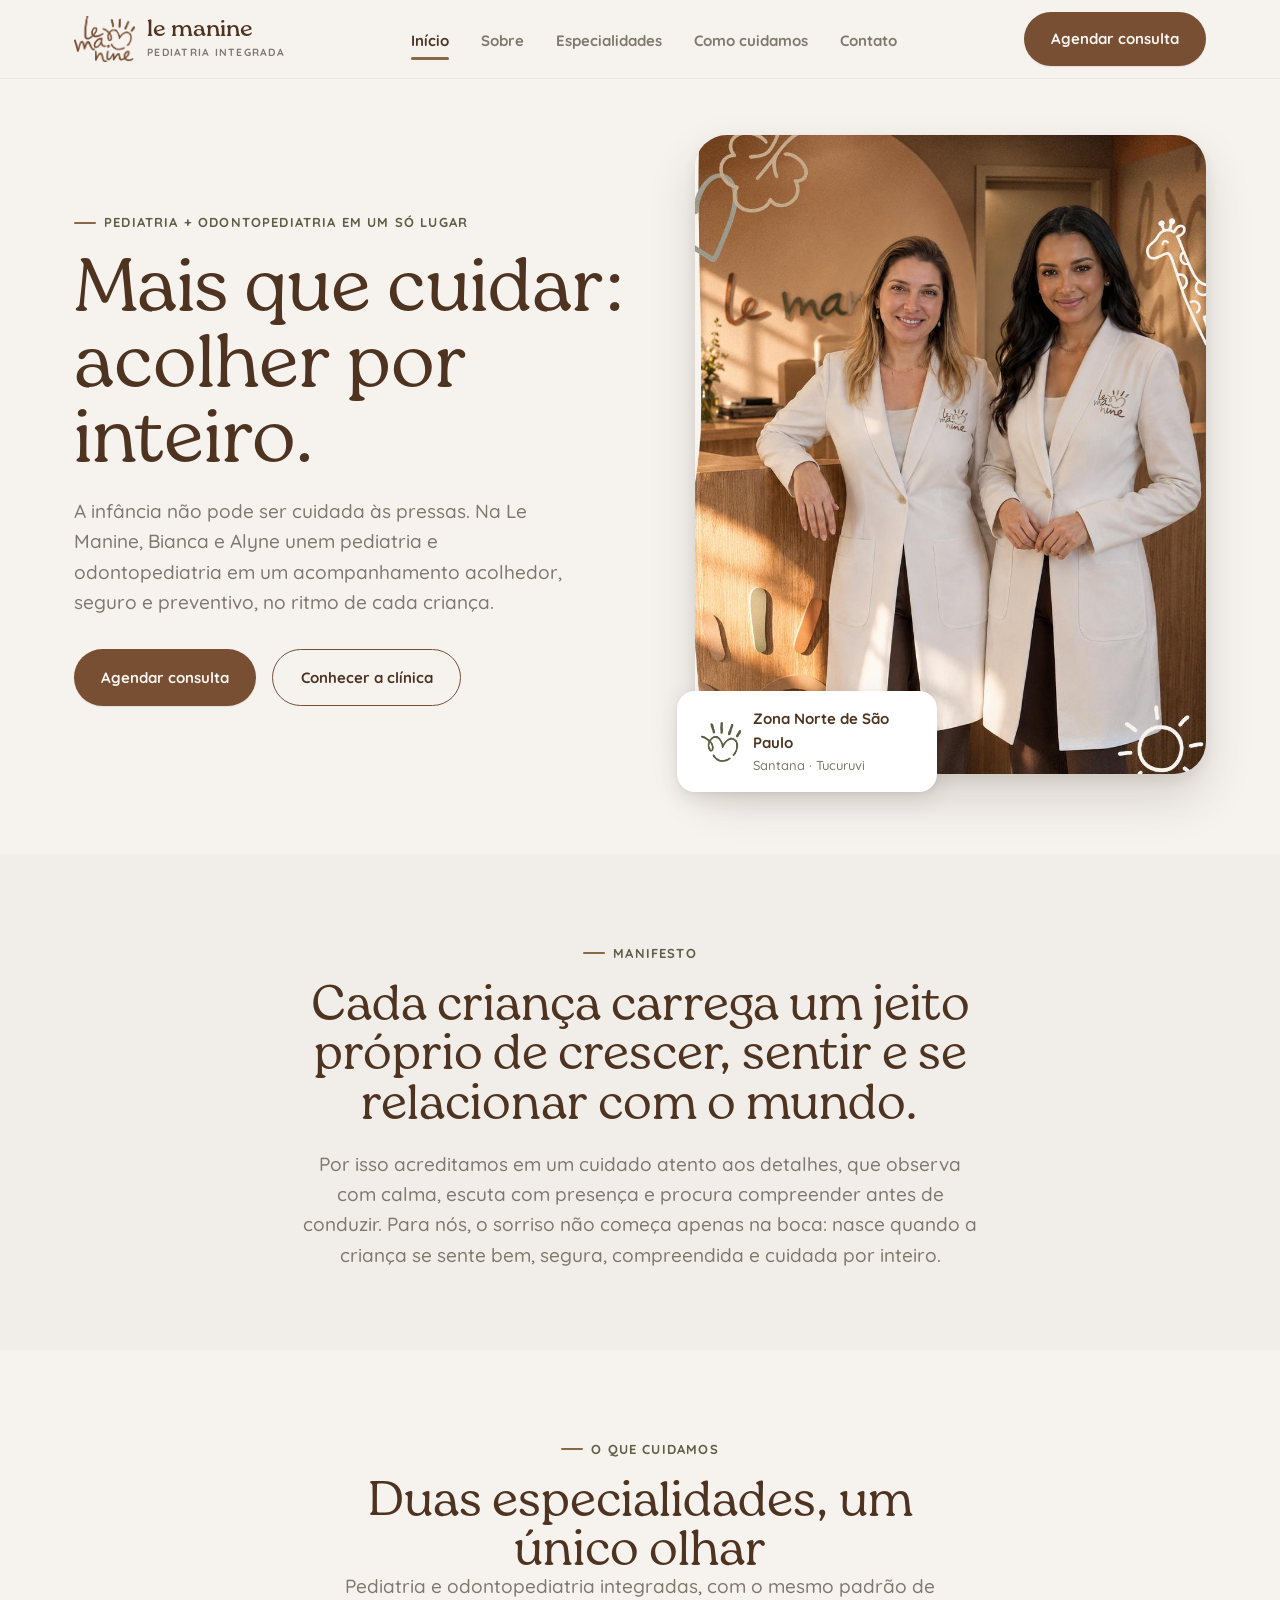
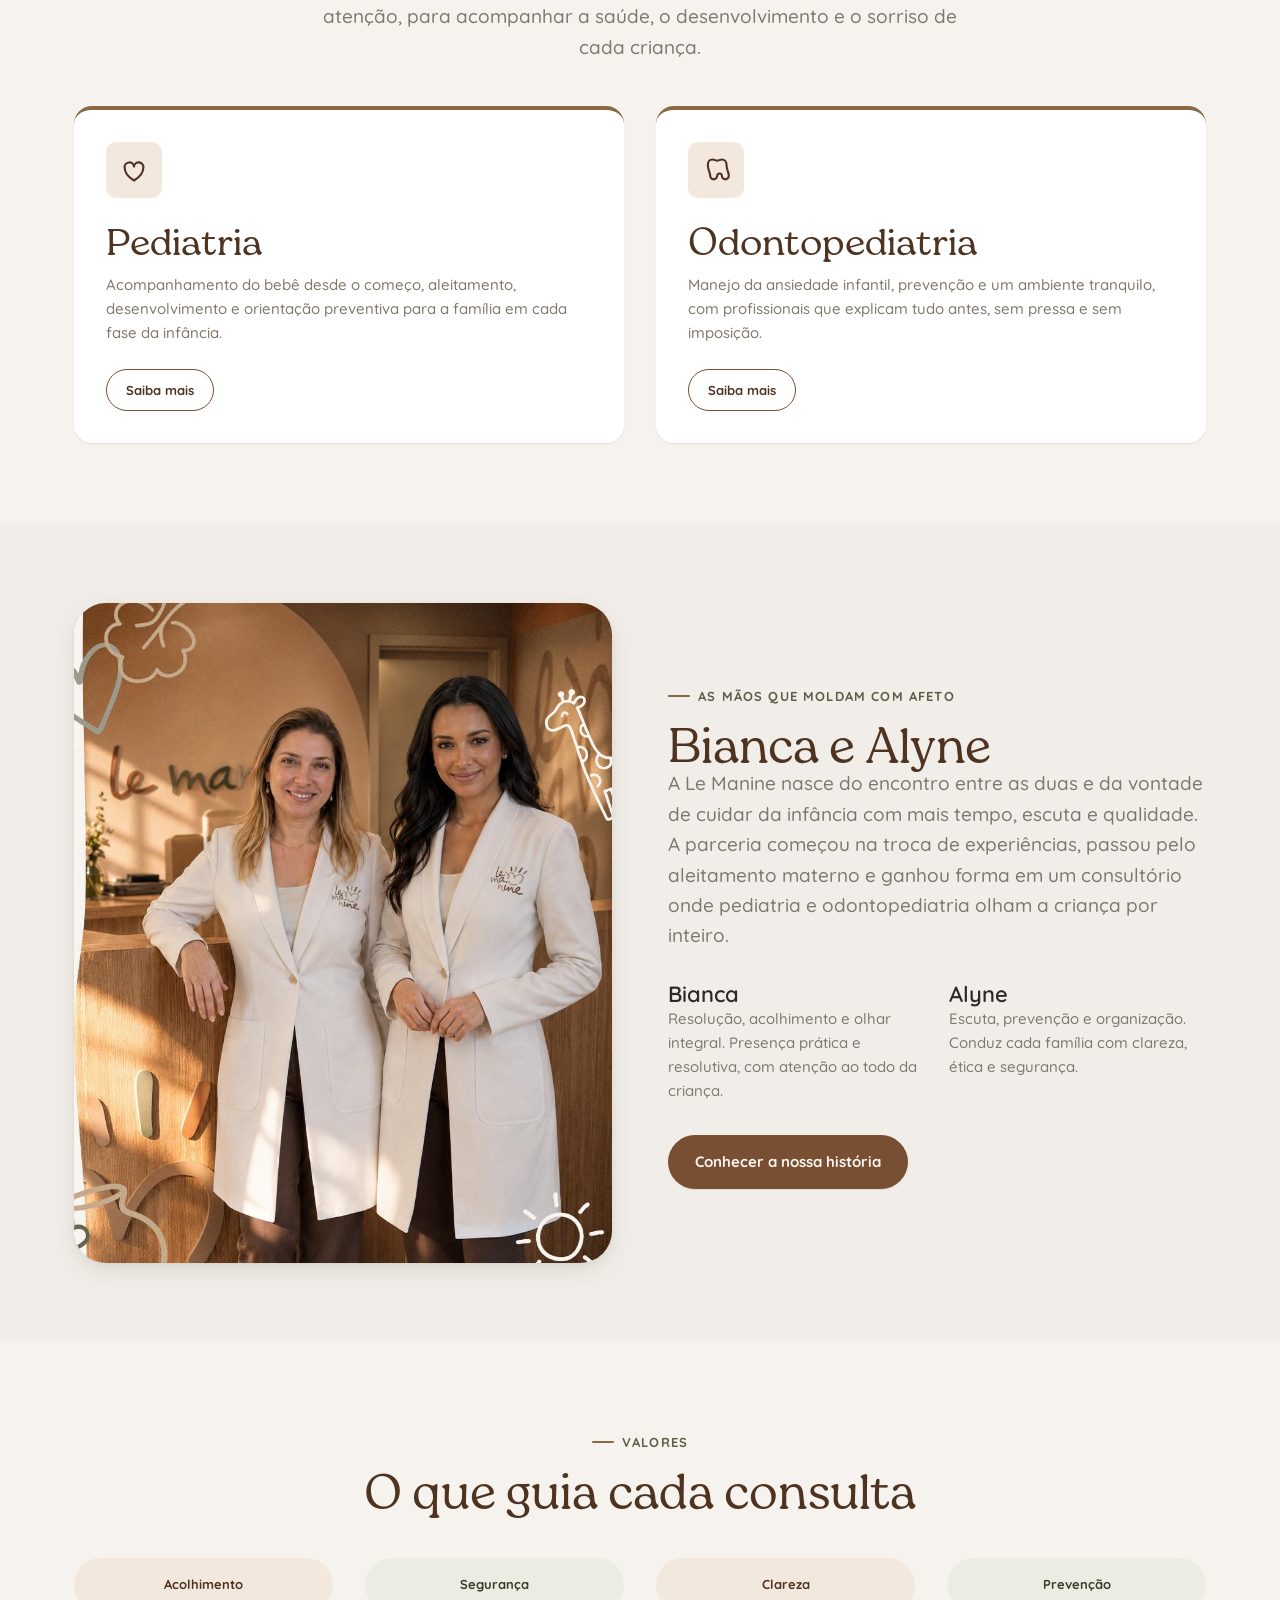
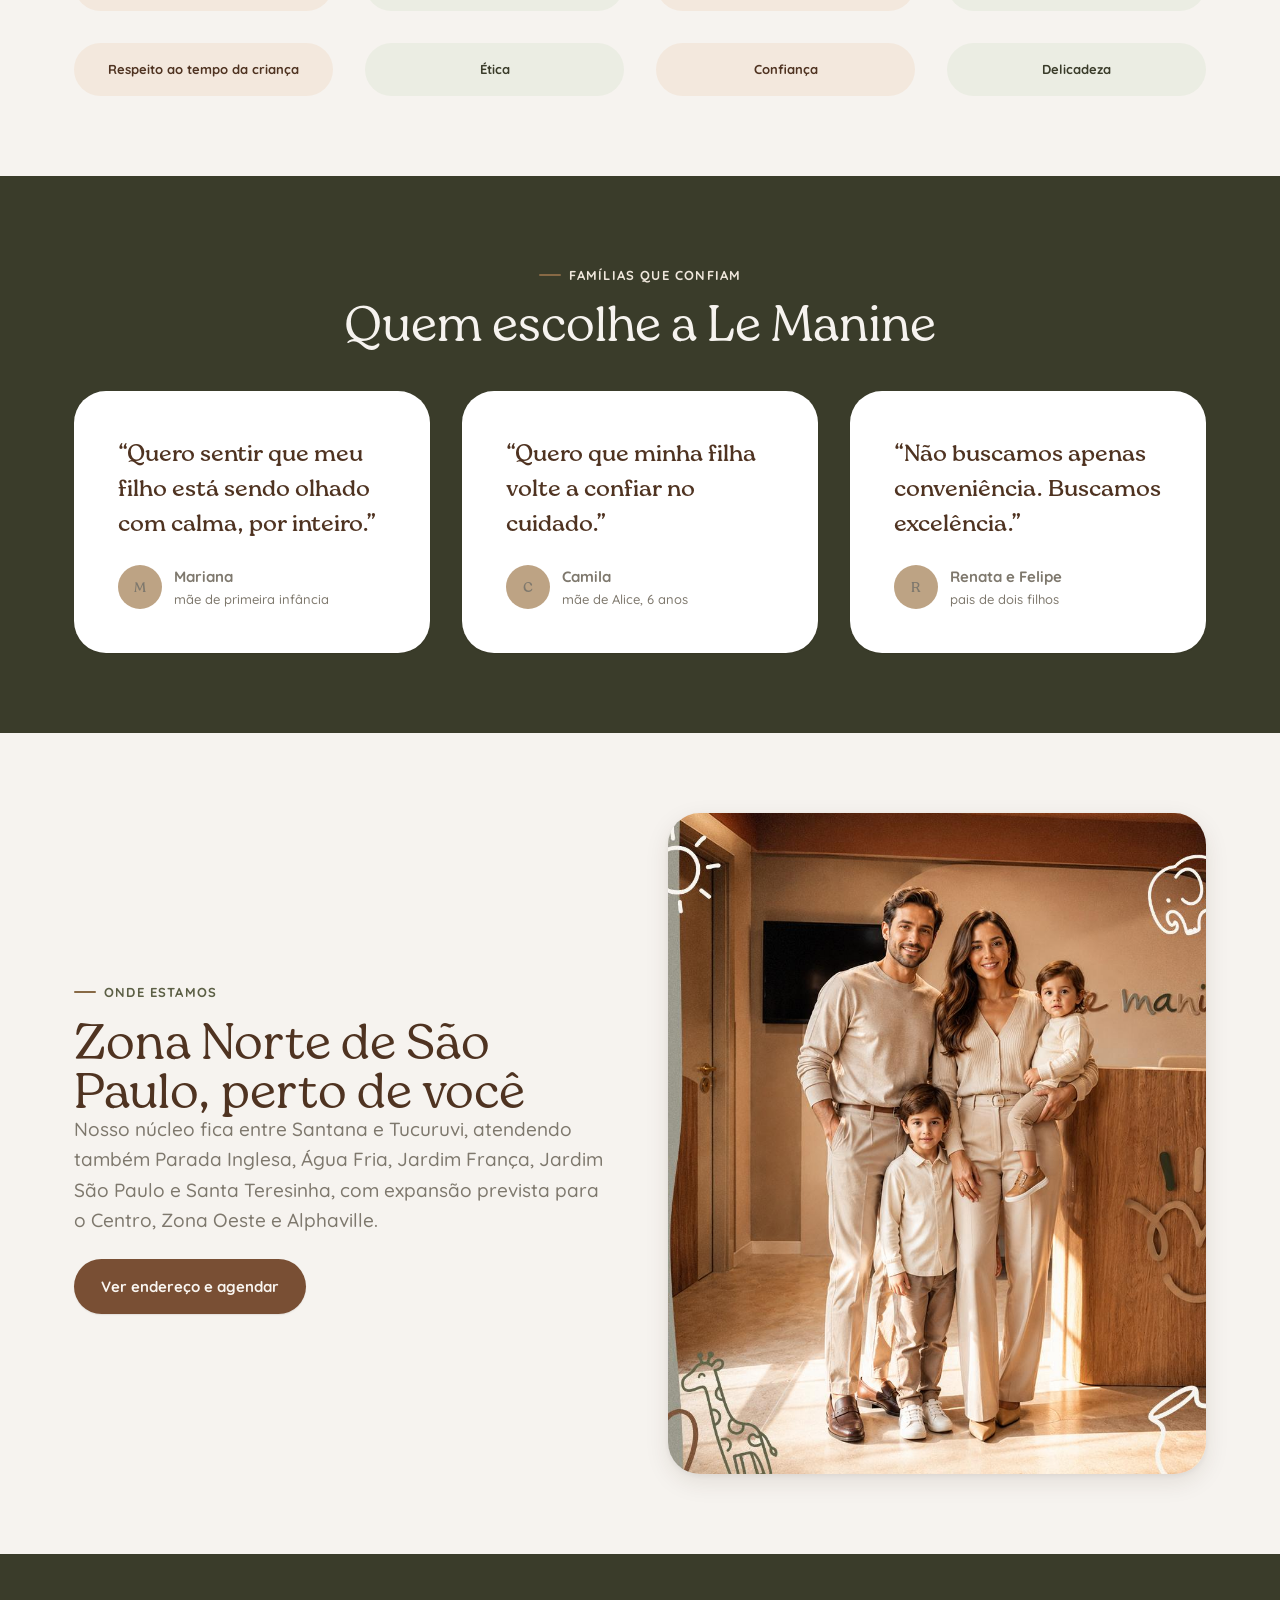
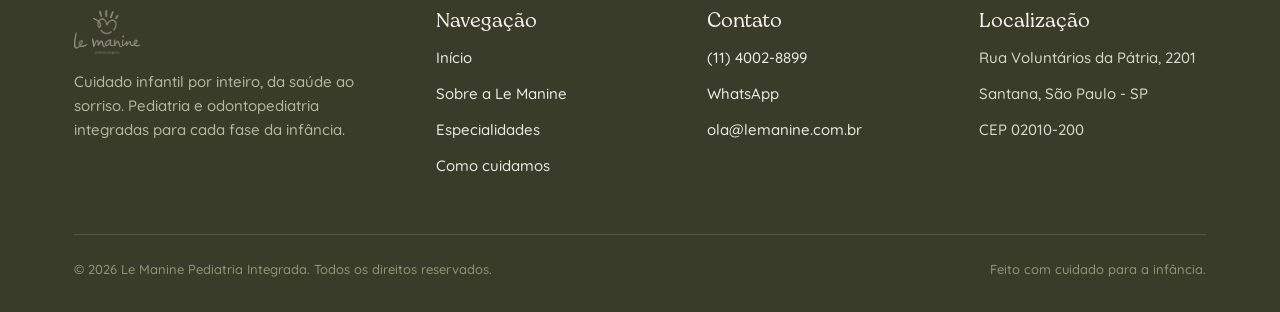
==== index.html @ 0e505fb8 "Site institucional Le Manine (pediatria integrada) Site multipágina responsivo baseado no brandbook " ====
<!DOCTYPE html>
<html lang="pt-BR">
<head>
<meta charset="UTF-8">
<meta name="viewport" content="width=device-width, initial-scale=1.0">
<title>Le Manine | Pediatria Integrada na Zona Norte de São Paulo</title>
<meta name="description" content="Le Manine une pediatria e odontopediatria em um cuidado acolhedor, seguro e preventivo. Conheça a clínica de Bianca e Alyne em Santana, São Paulo.">
<link rel="icon" href="assets/img/logo-mark-green.png">
<link rel="preconnect" href="https://fonts.googleapis.com">
<link href="https://fonts.googleapis.com/css2?family=Quicksand:wght@500;600;700&display=swap" rel="stylesheet">
<link rel="stylesheet" href="assets/css/style.css">
</head>
<body>

<header class="site-header">
  <div class="container">
    <a href="index.html" class="brand">
      <img src="assets/img/logo-mark-brown.png" alt="Símbolo Le Manine">
      <span>
        <span class="brand-name">le manine</span>
        <span class="brand-tag">Pediatria integrada</span>
      </span>
    </a>
    <nav class="main-nav">
      <ul>
        <li><a href="index.html" class="active">Início</a></li>
        <li><a href="sobre.html">Sobre</a></li>
        <li><a href="especialidades.html">Especialidades</a></li>
        <li><a href="jornada.html">Como cuidamos</a></li>
        <li><a href="contato.html">Contato</a></li>
      </ul>
    </nav>
    <div class="header-actions">
      <a href="contato.html" class="btn btn-primary">Agendar consulta</a>
    </div>
    <button class="nav-toggle" aria-label="Abrir menu"><span></span><span></span><span></span></button>
  </div>
</header>

<main>

  <!-- HERO -->
  <section class="hero">
    <div class="container">
      <div class="hero-copy reveal">
        <p class="eyebrow">Pediatria + Odontopediatria em um só lugar</p>
        <h1>Mais que cuidar: acolher por inteiro.</h1>
        <p class="lead">A infância não pode ser cuidada às pressas. Na Le Manine, Bianca e Alyne unem pediatria e odontopediatria em um acompanhamento acolhedor, seguro e preventivo, no ritmo de cada criança.</p>
        <div class="hero-actions">
          <a href="contato.html" class="btn btn-primary">Agendar consulta</a>
          <a href="sobre.html" class="btn btn-ghost">Conhecer a clínica</a>
        </div>
      </div>
      <div class="hero-media reveal">
        <div class="frame">
          <img src="assets/img/team-bianca-alyne.jpg" alt="Bianca e Alyne, fundadoras da Le Manine, na recepção da clínica">
        </div>
        <div class="hero-badge">
          <img src="assets/img/logo-mark-green.png" alt="">
          <span><strong>Zona Norte de São Paulo</strong><span>Santana &middot; Tucuruvi</span></span>
        </div>
      </div>
    </div>
  </section>

  <!-- MANIFESTO -->
  <section class="bg-alt">
    <div class="container text-center" style="max-width:820px; margin-inline:auto;">
      <p class="eyebrow" style="justify-content:center;">Manifesto</p>
      <h2 class="reveal">Cada criança carrega um jeito próprio de crescer, sentir e se relacionar com o mundo.</h2>
      <p class="lead reveal" style="margin-inline:auto; margin-top: var(--sp-5);">Por isso acreditamos em um cuidado atento aos detalhes, que observa com calma, escuta com presença e procura compreender antes de conduzir. Para nós, o sorriso não começa apenas na boca: nasce quando a criança se sente bem, segura, compreendida e cuidada por inteiro.</p>
    </div>
  </section>

  <!-- ESPECIALIDADES -->
  <section>
    <div class="container">
      <div class="section-head center">
        <p class="eyebrow" style="justify-content:center;">O que cuidamos</p>
        <h2>Duas especialidades, um único olhar</h2>
        <p class="lead" style="margin-inline:auto;">Pediatria e odontopediatria integradas, com o mesmo padrão de atenção, para acompanhar a saúde, o desenvolvimento e o sorriso de cada criança.</p>
      </div>
      <div class="grid grid-2">
        <div class="card card-accent reveal">
          <div class="icon-wrap">
            <svg viewBox="0 0 24 24" fill="none" stroke-width="1.8" stroke-linecap="round" stroke-linejoin="round"><path d="M12 21c-4-2.5-8-6-8-11a4 4 0 0 1 8-1 4 4 0 0 1 8 1c0 5-4 8.5-8 11Z"/></svg>
          </div>
          <h3>Pediatria</h3>
          <p>Acompanhamento do bebê desde o começo, aleitamento, desenvolvimento e orientação preventiva para a família em cada fase da infância.</p>
          <a href="especialidades.html#pediatria" class="btn btn-ghost btn-sm" style="margin-top: var(--sp-5);">Saiba mais</a>
        </div>
        <div class="card card-accent reveal">
          <div class="icon-wrap">
            <svg viewBox="0 0 24 24" fill="none" stroke-width="1.8" stroke-linecap="round" stroke-linejoin="round"><path d="M9 3c-2.5 0-4 2-4 4.5C5 12 7 14 7 17a3 3 0 0 0 6 0c0-1.2.8-2 2-2s2 .8 2 2a3 3 0 0 0 6 0c0-3-2-5-2-9.5C21 5 19.5 3 17 3c-1.7 0-2.6 1-4 1s-2.3-1-4-1Z"/></svg>
          </div>
          <h3>Odontopediatria</h3>
          <p>Manejo da ansiedade infantil, prevenção e um ambiente tranquilo, com profissionais que explicam tudo antes, sem pressa e sem imposição.</p>
          <a href="especialidades.html#odontopediatria" class="btn btn-ghost btn-sm" style="margin-top: var(--sp-5);">Saiba mais</a>
        </div>
      </div>
    </div>
  </section>

  <!-- BIANCA & ALYNE -->
  <section class="bg-alt">
    <div class="container split">
      <div class="split-media reveal">
        <img src="assets/img/team-bianca-alyne.jpg" alt="Bianca e Alyne na Le Manine">
      </div>
      <div class="reveal">
        <p class="eyebrow">As mãos que moldam com afeto</p>
        <h2>Bianca e Alyne</h2>
        <p class="lead">A Le Manine nasce do encontro entre as duas e da vontade de cuidar da infância com mais tempo, escuta e qualidade. A parceria começou na troca de experiências, passou pelo aleitamento materno e ganhou forma em um consultório onde pediatria e odontopediatria olham a criança por inteiro.</p>
        <div class="grid grid-2" style="margin-top: var(--sp-6); gap: var(--sp-5);">
          <div>
            <h4>Bianca</h4>
            <p class="muted" style="font-size: var(--fs-sm);">Resolução, acolhimento e olhar integral. Presença prática e resolutiva, com atenção ao todo da criança.</p>
          </div>
          <div>
            <h4>Alyne</h4>
            <p class="muted" style="font-size: var(--fs-sm);">Escuta, prevenção e organização. Conduz cada família com clareza, ética e segurança.</p>
          </div>
        </div>
        <a href="sobre.html" class="btn btn-primary" style="margin-top: var(--sp-6);">Conhecer a nossa história</a>
      </div>
    </div>
  </section>

  <!-- VALORES -->
  <section>
    <div class="container">
      <div class="section-head center">
        <p class="eyebrow" style="justify-content:center;">Valores</p>
        <h2>O que guia cada consulta</h2>
      </div>
      <div class="grid grid-4">
        <div class="chip" style="justify-content:center; padding: var(--sp-4);">Acolhimento</div>
        <div class="chip chip-soft" style="justify-content:center; padding: var(--sp-4);">Segurança</div>
        <div class="chip" style="justify-content:center; padding: var(--sp-4);">Clareza</div>
        <div class="chip chip-soft" style="justify-content:center; padding: var(--sp-4);">Prevenção</div>
        <div class="chip" style="justify-content:center; padding: var(--sp-4);">Respeito ao tempo da criança</div>
        <div class="chip chip-soft" style="justify-content:center; padding: var(--sp-4);">Ética</div>
        <div class="chip" style="justify-content:center; padding: var(--sp-4);">Confiança</div>
        <div class="chip chip-soft" style="justify-content:center; padding: var(--sp-4);">Delicadeza</div>
      </div>
    </div>
  </section>

  <!-- DEPOIMENTOS -->
  <section class="bg-secondary">
    <div class="container">
      <div class="section-head center">
        <p class="eyebrow" style="justify-content:center; color:hsl(var(--sand-100));">Famílias que confiam</p>
        <h2>Quem escolhe a Le Manine</h2>
      </div>
      <div class="grid grid-3">
        <div class="testimonial reveal">
          <blockquote>&ldquo;Quero sentir que meu filho está sendo olhado com calma, por inteiro.&rdquo;</blockquote>
          <div class="who">
            <span class="avatar-dot">M</span>
            <span><strong>Mariana</strong><span>mãe de primeira infância</span></span>
          </div>
        </div>
        <div class="testimonial reveal">
          <blockquote>&ldquo;Quero que minha filha volte a confiar no cuidado.&rdquo;</blockquote>
          <div class="who">
            <span class="avatar-dot">C</span>
            <span><strong>Camila</strong><span>mãe de Alice, 6 anos</span></span>
          </div>
        </div>
        <div class="testimonial reveal">
          <blockquote>&ldquo;Não buscamos apenas conveniência. Buscamos excelência.&rdquo;</blockquote>
          <div class="who">
            <span class="avatar-dot">R</span>
            <span><strong>Renata e Felipe</strong><span>pais de dois filhos</span></span>
          </div>
        </div>
      </div>
    </div>
  </section>

  <!-- LOCALIZAÇÃO / CTA -->
  <section>
    <div class="container split reverse">
      <div class="split-media reveal">
        <img src="assets/img/familia-completa.jpg" alt="Família na recepção da Le Manine">
      </div>
      <div class="reveal">
        <p class="eyebrow">Onde estamos</p>
        <h2>Zona Norte de São Paulo, perto de você</h2>
        <p class="lead">Nosso núcleo fica entre Santana e Tucuruvi, atendendo também Parada Inglesa, Água Fria, Jardim França, Jardim São Paulo e Santa Teresinha, com expansão prevista para o Centro, Zona Oeste e Alphaville.</p>
        <a href="contato.html" class="btn btn-primary" style="margin-top: var(--sp-5);">Ver endereço e agendar</a>
      </div>
    </div>
  </section>

</main>

<footer class="site-footer">
  <div class="container">
    <div class="footer-grid">
      <div class="footer-brand">
        <img src="assets/img/logo-full.png" alt="Le Manine — pediatria integrada">
        <p>Cuidado infantil por inteiro, da saúde ao sorriso. Pediatria e odontopediatria integradas para cada fase da infância.</p>
      </div>
      <div class="footer-col">
        <h4>Navegação</h4>
        <ul>
          <li><a href="index.html">Início</a></li>
          <li><a href="sobre.html">Sobre a Le Manine</a></li>
          <li><a href="especialidades.html">Especialidades</a></li>
          <li><a href="jornada.html">Como cuidamos</a></li>
        </ul>
      </div>
      <div class="footer-col">
        <h4>Contato</h4>
        <ul>
          <li><a href="tel:+551140028899">(11) 4002-8899</a></li>
          <li><a href="https://wa.me/5511940028899" target="_blank" rel="noopener">WhatsApp</a></li>
          <li><a href="mailto:ola@lemanine.com.br">ola@lemanine.com.br</a></li>
        </ul>
      </div>
      <div class="footer-col">
        <h4>Localização</h4>
        <ul>
          <li>Rua Voluntários da Pátria, 2201</li>
          <li>Santana, São Paulo - SP</li>
          <li>CEP 02010-200</li>
        </ul>
      </div>
    </div>
    <div class="footer-bottom">
      <span>&copy; <span data-year></span> Le Manine Pediatria Integrada. Todos os direitos reservados.</span>
      <span>Feito com cuidado para a infância.</span>
    </div>
  </div>
</footer>

<script src="assets/js/main.js"></script>
</body>
</html>
---- assets/css/style.css ----
/* =========================================================
   LE MANINE — pediatria integrada
   Design system baseado no Brandbook Le Manine
   ========================================================= */

/* ---------- Fontes da marca (Kefir) ---------- */
@font-face {
  font-family: "Kefir";
  src: url("../fonts/Kefir-Light.otf") format("opentype");
  font-weight: 300;
  font-display: swap;
}
@font-face {
  font-family: "Kefir";
  src: url("../fonts/Kefir-Regular.otf") format("opentype");
  font-weight: 400;
  font-display: swap;
}
@font-face {
  font-family: "Kefir";
  src: url("../fonts/Kefir-Medium.otf") format("opentype");
  font-weight: 500;
  font-display: swap;
}
@font-face {
  font-family: "Kefir";
  src: url("../fonts/Kefir-DemiBold.otf") format("opentype");
  font-weight: 600;
  font-display: swap;
}
@font-face {
  font-family: "Kefir";
  src: url("../fonts/Kefir-Bold.otf") format("opentype");
  font-weight: 700;
  font-display: swap;
}
@font-face {
  font-family: "Kefir";
  src: url("../fonts/Kefir-ExtraBold.otf") format("opentype");
  font-weight: 800;
  font-display: swap;
}
@font-face {
  font-family: "Kefir";
  src: url("../fonts/Kefir-Black.otf") format("opentype");
  font-weight: 900;
  font-display: swap;
}

/* ---------- Sistema de cores (HSL, tons definidos antecipadamente) ---------- */
:root{
  /* marrom — cor primária da marca (784e33) */
  --brown-900: 23 42% 16%;
  --brown-800: 23 41% 22%;
  --brown-700: 23 40% 28%;
  --brown-600: 23 40% 34%;   /* base da marca */
  --brown-500: 23 40% 42%;
  --brown-400: 24 42% 54%;
  --brown-300: 26 44% 68%;
  --brown-200: 28 46% 82%;
  --brown-100: 30 48% 91%;
  --brown-50:  32 45% 96%;

  /* verde-oliva — cor secundária (5c5f45) */
  --olive-900: 67 20% 14%;
  --olive-800: 67 18% 20%;
  --olive-700: 67 17% 26%;
  --olive-600: 67 16% 32%;  /* base da marca */
  --olive-500: 68 15% 40%;
  --olive-400: 69 14% 52%;
  --olive-300: 70 16% 68%;
  --olive-200: 71 18% 82%;
  --olive-100: 72 20% 91%;

  /* areia/bege — cor de destaque (bea485) */
  --sand-700: 33 32% 40%;
  --sand-600: 33 31% 52%;
  --sand-500: 33 30% 63%;   /* base da marca */
  --sand-300: 34 34% 78%;
  --sand-100: 35 38% 90%;

  /* neutros quentes (base 969486 + creme f4f1eb) */
  --neutral-900: 30 12% 16%;
  --neutral-800: 28 10% 26%;
  --neutral-700: 30 9%  36%;
  --neutral-600: 40 7%  46%;
  --neutral-500: 53 7%  56%;  /* base 969486 */
  --neutral-400: 40 10% 68%;
  --neutral-300: 38 14% 80%;
  --neutral-200: 38 18% 88%;
  --neutral-100: 38 22% 93%;
  --neutral-50:  40 29% 95%;  /* base creme f4f1eb */
  --cream:       40 29% 95%;
  --white:       0 0% 100%;

  /* papéis semânticos */
  --color-bg:            hsl(var(--cream));
  --color-bg-alt:        hsl(var(--neutral-100));
  --color-surface:       hsl(var(--white));
  --color-text:          hsl(var(--neutral-900));
  --color-text-muted:    hsl(var(--neutral-600));
  --color-text-soft:     hsl(var(--neutral-500));
  --color-primary:       hsl(var(--brown-600));
  --color-primary-dark:  hsl(var(--brown-800));
  --color-primary-light: hsl(var(--brown-100));
  --color-secondary:     hsl(var(--olive-600));
  --color-secondary-dark:hsl(var(--olive-800));
  --color-secondary-light: hsl(var(--olive-100));
  --color-accent:        hsl(var(--sand-500));
  --color-accent-dark:   hsl(var(--sand-700));
  --color-accent-light:  hsl(var(--sand-100));
  --color-border:        hsl(var(--neutral-200));

  /* tipografia */
  --font-display: "Kefir", "Georgia", serif;
  --font-body: "Quicksand", "Trebuchet MS", sans-serif;

  --fs-xs:   0.8125rem;
  --fs-sm:   0.9375rem;
  --fs-base: 1.0625rem;
  --fs-md:   1.1875rem;
  --fs-lg:   1.375rem;
  --fs-xl:   1.75rem;
  --fs-2xl:  2.25rem;
  --fs-3xl:  2.875rem;
  --fs-4xl:  3.5rem;
  --fs-5xl:  4.375rem;

  /* espaçamento (progressivo, não linear) */
  --sp-1: 0.25rem;
  --sp-2: 0.5rem;
  --sp-3: 0.75rem;
  --sp-4: 1rem;
  --sp-5: 1.5rem;
  --sp-6: 2rem;
  --sp-7: 2.75rem;
  --sp-8: 3.5rem;
  --sp-9: 5rem;
  --sp-10: 7rem;
  --sp-11: 9rem;

  --radius-sm: 10px;
  --radius-md: 18px;
  --radius-lg: 32px;
  --radius-full: 999px;

  --shadow-sm: 0 1px 2px hsl(var(--brown-900) / 0.06), 0 1px 1px hsl(var(--brown-900) / 0.04);
  --shadow-md: 0 8px 24px hsl(var(--brown-900) / 0.10), 0 2px 6px hsl(var(--brown-900) / 0.06);
  --shadow-lg: 0 24px 48px hsl(var(--brown-900) / 0.16), 0 6px 16px hsl(var(--brown-900) / 0.08);

  --container-w: 1180px;
}

/* ---------- Reset ---------- */
*, *::before, *::after{ box-sizing: border-box; }
html{ scroll-behavior: smooth; }
body, h1, h2, h3, h4, p, figure, blockquote{ margin: 0; }
ul, ol{ margin: 0; padding: 0; list-style: none; }
img{ max-width: 100%; display: block; }
a{ color: inherit; text-decoration: none; }
button, input, textarea, select{ font: inherit; color: inherit; }
button{ cursor: pointer; background: none; border: none; }

body{
  font-family: var(--font-body);
  font-weight: 500;
  font-size: var(--fs-base);
  line-height: 1.6;
  color: var(--color-text);
  background: var(--color-bg);
  -webkit-font-smoothing: antialiased;
  overflow-x: hidden;
}

h1, h2, h3, h4, .font-display{
  font-family: var(--font-display);
  font-weight: 400;
  line-height: 1.08;
  color: var(--color-primary-dark);
}

h1{ font-size: var(--fs-5xl); }
h2{ font-size: var(--fs-3xl); }
h3{ font-size: var(--fs-2xl); }
h4{ font-size: var(--fs-lg); font-weight: 600; font-family: var(--font-body); color: var(--color-text); }

p{ max-width: 62ch; }
p.lead{ font-size: var(--fs-md); color: var(--color-text-muted); }

.container{
  width: 100%;
  max-width: var(--container-w);
  margin-inline: auto;
  padding-inline: var(--sp-5);
}

section{ padding-block: var(--sp-9); position: relative; }
section.tight{ padding-block: var(--sp-8); }

.section-head{ max-width: 640px; margin-bottom: var(--sp-7); }
.section-head.center{ margin-inline: auto; text-align: center; }

.eyebrow{
  display: inline-flex;
  align-items: center;
  gap: var(--sp-2);
  font-family: var(--font-body);
  font-weight: 700;
  font-size: var(--fs-xs);
  letter-spacing: 0.09em;
  text-transform: uppercase;
  color: var(--color-secondary);
  margin-bottom: var(--sp-3);
}
.eyebrow::before{
  content: "";
  width: 22px; height: 2px;
  background: var(--color-accent-dark);
  display: inline-block;
  border-radius: var(--radius-full);
}

/* ---------- Utilitários ---------- */
.bg-alt{ background: var(--color-bg-alt); }
.bg-primary{ background: var(--color-primary-dark); color: hsl(var(--brown-50)); }
.bg-primary h2, .bg-primary h3, .bg-primary h4{ color: hsl(var(--brown-50)); }
.bg-primary p{ color: hsl(var(--brown-200)); }
.bg-secondary{ background: var(--color-secondary-dark); color: hsl(var(--olive-100)); }
.bg-secondary h2, .bg-secondary h3, .bg-secondary h4{ color: var(--color-bg); }
.bg-secondary p{ color: hsl(var(--olive-200)); }
.bg-accent{ background: var(--color-accent); }

.text-center{ text-align: center; }
.muted{ color: var(--color-text-muted); }
.mx-auto{ margin-inline: auto; }

.grid{ display: grid; gap: var(--sp-6); }
.grid-2{ grid-template-columns: repeat(2, 1fr); }
.grid-3{ grid-template-columns: repeat(3, 1fr); }
.grid-4{ grid-template-columns: repeat(4, 1fr); }

.flow > * + *{ margin-top: var(--sp-4); }

@keyframes fade-in-up{
  from{ opacity: 0; transform: translateY(18px); }
  to{ opacity: 1; transform: translateY(0); }
}
.reveal{ animation: fade-in-up .6s ease both; }
@media (prefers-reduced-motion: reduce){
  .reveal{ animation: none; }
}

/* ---------- Botões ---------- */
.btn{
  display: inline-flex;
  align-items: center;
  gap: var(--sp-2);
  padding: 0.95rem 1.7rem;
  border-radius: var(--radius-full);
  font-weight: 700;
  font-size: var(--fs-sm);
  white-space: nowrap;
  transition: transform .18s ease, box-shadow .18s ease, background .18s ease, color .18s ease;
}
.btn-primary{
  background: var(--color-primary);
  color: hsl(var(--brown-50));
  box-shadow: var(--shadow-sm);
}
.btn-primary:hover{ background: var(--color-primary-dark); transform: translateY(-2px); box-shadow: var(--shadow-md); }
.btn-ghost{
  background: transparent;
  color: var(--color-primary-dark);
  border: 1.5px solid var(--color-primary);
}
.btn-ghost:hover{ background: var(--color-primary); color: hsl(var(--brown-50)); }
.btn-on-dark{
  background: hsl(var(--brown-50));
  color: var(--color-primary-dark);
}
.btn-on-dark:hover{ background: var(--color-accent-light); transform: translateY(-2px); }
.btn-sm{ padding: 0.6rem 1.2rem; font-size: var(--fs-xs); }
.btn-block{ width: 100%; justify-content: center; }

/* ---------- Header ---------- */
.site-header{
  position: sticky; top: 0; z-index: 100;
  background: hsl(var(--cream));
  border-bottom: 1px solid hsl(var(--brown-900) / 0.06);
}
.site-header .container{
  display: flex;
  align-items: center;
  justify-content: space-between;
  padding-block: var(--sp-3);
}
.brand{ display: flex; align-items: center; gap: var(--sp-3); }
.brand img{ height: 46px; width: auto; }
.brand-name{ font-family: var(--font-display); font-size: var(--fs-lg); color: var(--color-primary-dark); line-height: 1; }
.brand-tag{ display:block; font-family: var(--font-body); font-size: 0.65rem; letter-spacing: .12em; text-transform: uppercase; color: var(--color-text-muted); font-weight: 700; margin-top: 2px;}

.main-nav ul{ display: flex; align-items: center; gap: var(--sp-6); }
.main-nav a{
  font-weight: 700; font-size: var(--fs-sm);
  color: var(--color-text-muted);
  position: relative;
  padding-block: var(--sp-1);
}
.main-nav a:hover{ color: var(--color-primary-dark); }
.main-nav a.active{ color: var(--color-primary-dark); }
.main-nav a.active::after{
  content:""; position:absolute; left:0; right:0; bottom:-6px; height:3px;
  background: var(--color-accent-dark); border-radius: var(--radius-full);
}
.header-actions{ display: flex; align-items: center; gap: var(--sp-4); }

.nav-toggle{
  display: none;
  flex-direction: column; gap: 5px;
  padding: 8px;
}
.nav-toggle span{ width: 24px; height: 2.5px; background: var(--color-primary-dark); border-radius: 2px; }

/* ---------- Hero ---------- */
.hero{ padding-block: var(--sp-8) var(--sp-9); overflow: hidden; }
.hero .container{
  display: grid;
  grid-template-columns: 1.05fr 0.95fr;
  gap: var(--sp-8);
  align-items: center;
}
.hero-copy h1{ margin-bottom: var(--sp-5); }
.hero-copy .lead{ margin-bottom: var(--sp-6); max-width: 46ch; }
.hero-actions{ display: flex; gap: var(--sp-4); flex-wrap: wrap; }
.hero-media{ position: relative; }
.hero-media .frame{
  border-radius: var(--radius-lg);
  overflow: hidden;
  box-shadow: var(--shadow-lg);
  aspect-ratio: 4/5;
}
.hero-media .frame img{ width: 100%; height: 100%; object-fit: cover; }
.hero-media .doodle{ position: absolute; opacity: .55; z-index: -1; }
.hero-badge{
  position: absolute;
  bottom: -18px; left: -18px;
  background: var(--color-surface);
  border-radius: var(--radius-md);
  padding: var(--sp-4) var(--sp-5);
  box-shadow: var(--shadow-md);
  display: flex; align-items: center; gap: var(--sp-3);
  max-width: 260px;
}
.hero-badge img{ width: 40px; height: 40px; }
.hero-badge strong{ display:block; font-size: var(--fs-sm); color: var(--color-primary-dark); }
.hero-badge span{ font-size: var(--fs-xs); color: var(--color-text-muted); }

/* ---------- Cards ---------- */
.card{
  background: var(--color-surface);
  border-radius: var(--radius-md);
  padding: var(--sp-6);
  box-shadow: var(--shadow-sm);
  transition: transform .2s ease, box-shadow .2s ease;
}
.card:hover{ transform: translateY(-4px); box-shadow: var(--shadow-md); }
.card .icon-wrap{
  width: 56px; height: 56px;
  border-radius: var(--radius-sm);
  display: flex; align-items: center; justify-content: center;
  background: var(--color-primary-light);
  margin-bottom: var(--sp-5);
}
.card .icon-wrap svg{ width: 28px; height: 28px; stroke: var(--color-primary-dark); }
.card h3, .card h4{ margin-bottom: var(--sp-3); }
.card p{ color: var(--color-text-muted); font-size: var(--fs-sm); }

.card-accent{ border-top: 4px solid var(--color-accent-dark); }

/* chip / badge */
.chip{
  display: inline-flex; align-items: center; gap: var(--sp-2);
  padding: var(--sp-2) var(--sp-4);
  border-radius: var(--radius-full);
  background: var(--color-primary-light);
  color: var(--color-primary-dark);
  font-size: var(--fs-xs);
  font-weight: 700;
}
.chip-soft{ background: var(--color-secondary-light); color: var(--color-secondary-dark); }
.chip-outline{ background: transparent; border: 1.5px solid var(--color-border); color: var(--color-text-muted); }

.tag-list{ display: flex; flex-wrap: wrap; gap: var(--sp-3); }
.tag-list li{ display: flex; }

/* ---------- Rodapé ---------- */
.site-footer{ background: var(--color-secondary-dark); color: hsl(var(--olive-200)); padding-block: var(--sp-8) var(--sp-6); }
.site-footer a{ color: hsl(var(--olive-100)); }
.site-footer a:hover{ color: var(--color-bg); }
.footer-grid{ display: grid; grid-template-columns: 1.4fr 1fr 1fr 1fr; gap: var(--sp-7); margin-bottom: var(--sp-7); }
.footer-brand img{ height: 44px; margin-bottom: var(--sp-4); }
.footer-brand p{ font-size: var(--fs-sm); color: hsl(var(--olive-300)); }
.footer-col h4{ color: var(--color-bg); font-family: var(--font-display); font-weight: 400; font-size: var(--fs-md); margin-bottom: var(--sp-4); }
.footer-col ul li{ margin-bottom: var(--sp-3); font-size: var(--fs-sm); }
.footer-bottom{
  border-top: 1px solid hsl(var(--olive-500) / 0.5);
  padding-top: var(--sp-5);
  display: flex; justify-content: space-between; flex-wrap: wrap; gap: var(--sp-3);
  font-size: var(--fs-xs);
  color: hsl(var(--olive-400));
}

/* ---------- Formulários ---------- */
.field{ display: flex; flex-direction: column; gap: var(--sp-2); }
.field label{ font-size: var(--fs-xs); font-weight: 700; color: var(--color-text-muted); text-transform: uppercase; letter-spacing: .04em; }
.field input, .field select, .field textarea{
  padding: var(--sp-4);
  border-radius: var(--radius-sm);
  border: 1.5px solid var(--color-border);
  background: var(--color-surface);
  font-size: var(--fs-base);
}
.field input:focus, .field select:focus, .field textarea:focus{
  outline: none;
  border-color: var(--color-primary);
  box-shadow: 0 0 0 4px hsl(var(--brown-600) / 0.12);
}
.field textarea{ resize: vertical; min-height: 120px; }
.field.invalid input, .field.invalid select, .field.invalid textarea{ border-color: #b3453f; }
.field-error{ font-size: var(--fs-xs); color: #b3453f; display: none; }
.field.invalid .field-error{ display: block; }
.form-row{ display: grid; grid-template-columns: 1fr 1fr; gap: var(--sp-5); }
.form-note{ font-size: var(--fs-xs); color: var(--color-text-soft); }
.form-success{
  display: none;
  align-items: center; gap: var(--sp-3);
  background: var(--color-secondary-light); color: var(--color-secondary-dark);
  padding: var(--sp-5); border-radius: var(--radius-md);
  font-weight: 700; font-size: var(--fs-sm);
}
.form-success.show{ display: flex; }

/* ---------- Doodles decorativos ---------- */
.doodle-bg{
  position: absolute; inset: 0;
  background-image: url('../img/logo-mark-brown.png');
  background-repeat: no-repeat;
  opacity: .06;
  pointer-events: none;
}

/* ---------- Timeline (jornada do cliente) ---------- */
.timeline{ display: grid; grid-template-columns: repeat(4, 1fr); gap: var(--sp-6); position: relative; }
.timeline-item{ position: relative; }
.timeline-item .num{
  width: 40px; height: 40px; border-radius: 50%;
  background: var(--color-accent); color: var(--color-primary-dark);
  display: flex; align-items: center; justify-content: center;
  font-family: var(--font-display); font-size: var(--fs-md);
  margin-bottom: var(--sp-4);
}
.timeline-item h4{ margin-bottom: var(--sp-2); }
.timeline-item p{ font-size: var(--fs-sm); color: var(--color-text-muted); }
.timeline-item .tag{ margin-top: var(--sp-3); }

/* ---------- Depoimentos / personas ---------- */
.testimonial{
  background: var(--color-surface);
  border-radius: var(--radius-lg);
  padding: var(--sp-7);
  box-shadow: var(--shadow-sm);
  display: flex; flex-direction: column; height: 100%;
}
.testimonial blockquote{
  font-family: var(--font-display); font-size: var(--fs-lg);
  color: var(--color-primary-dark);
  margin-bottom: var(--sp-5);
  flex: 1;
}
.testimonial .who{ display: flex; align-items: center; gap: var(--sp-3); }
.testimonial .who strong{ display:block; font-size: var(--fs-sm); }
.testimonial .who span{ font-size: var(--fs-xs); color: var(--color-text-muted); }
.avatar-dot{
  width: 44px; height: 44px; border-radius: 50%;
  background: var(--color-accent);
  display: flex; align-items: center; justify-content: center;
  font-family: var(--font-display); color: var(--color-primary-dark); font-size: var(--fs-md);
}

/* ---------- Split section (imagem + texto) ---------- */
.split{ display: grid; grid-template-columns: 1fr 1fr; gap: var(--sp-8); align-items: center; }
.split img{ border-radius: var(--radius-lg); box-shadow: var(--shadow-md); }
.split.reverse .split-media{ order: 2; }

/* ---------- Página interna: hero simples ---------- */
.page-hero{
  padding-block: var(--sp-8) var(--sp-7);
  background: var(--color-bg-alt);
  text-align: center;
}
.page-hero .eyebrow{ justify-content: center; }
.page-hero h1{ max-width: 18ch; margin-inline: auto; margin-bottom: var(--sp-4); }
.page-hero p{ max-width: 56ch; margin-inline: auto; color: var(--color-text-muted); font-size: var(--fs-md); }
.breadcrumb{ font-size: var(--fs-xs); color: var(--color-text-soft); margin-bottom: var(--sp-4); font-weight: 700; }

/* ---------- Endereço ---------- */
.address-grid{ display: grid; grid-template-columns: repeat(3, 1fr); gap: var(--sp-4) var(--sp-6); }
.address-grid div{ }
.address-grid dt{ font-size: var(--fs-xs); text-transform: uppercase; letter-spacing: .05em; color: var(--color-text-soft); font-weight: 700; margin-bottom: 2px; }
.address-grid dd{ font-size: var(--fs-base); font-weight: 600; color: var(--color-primary-dark); }

/* ---------- Responsivo ---------- */
@media (max-width: 1024px){
  :root{ --fs-5xl: 3.4rem; --fs-4xl: 2.8rem; --fs-3xl: 2.35rem; }
  .footer-grid{ grid-template-columns: 1fr 1fr; }
  .grid-4{ grid-template-columns: repeat(2, 1fr); }
  .timeline{ grid-template-columns: repeat(2, 1fr); }
}

@media (max-width: 860px){
  .main-nav, .header-actions .btn{ display: none; }
  .nav-toggle{ display: flex; }
  body.nav-open .main-nav{
    display: block;
    position: fixed; inset: 72px 0 0 0;
    background: var(--color-bg);
    padding: var(--sp-6);
    z-index: 90;
  }
  body.nav-open .main-nav ul{ flex-direction: column; align-items: flex-start; gap: var(--sp-5); }
  body.nav-open .main-nav a{ font-size: var(--fs-lg); }

  .hero .container{ grid-template-columns: 1fr; }
  .hero-media{ order: -1; max-width: 420px; margin-inline: auto; }
  .split{ grid-template-columns: 1fr; }
  .split.reverse .split-media{ order: 0; }
  .grid-2, .grid-3{ grid-template-columns: 1fr; }
  .address-grid{ grid-template-columns: 1fr 1fr; }
  .form-row{ grid-template-columns: 1fr; }
  .footer-grid{ grid-template-columns: 1fr 1fr; }
}

@media (max-width: 560px){
  :root{ --fs-5xl: 2.6rem; --fs-4xl: 2.2rem; --fs-3xl: 1.9rem; --fs-2xl: 1.65rem; --container-w: 100%; }
  section{ padding-block: var(--sp-7); }
  .hero{ padding-block: var(--sp-6) var(--sp-7); }
  .footer-grid{ grid-template-columns: 1fr; }
  .timeline{ grid-template-columns: 1fr; }
  .address-grid{ grid-template-columns: 1fr; }
  .hero-badge{ position: static; margin-top: var(--sp-4); max-width: none; }
}
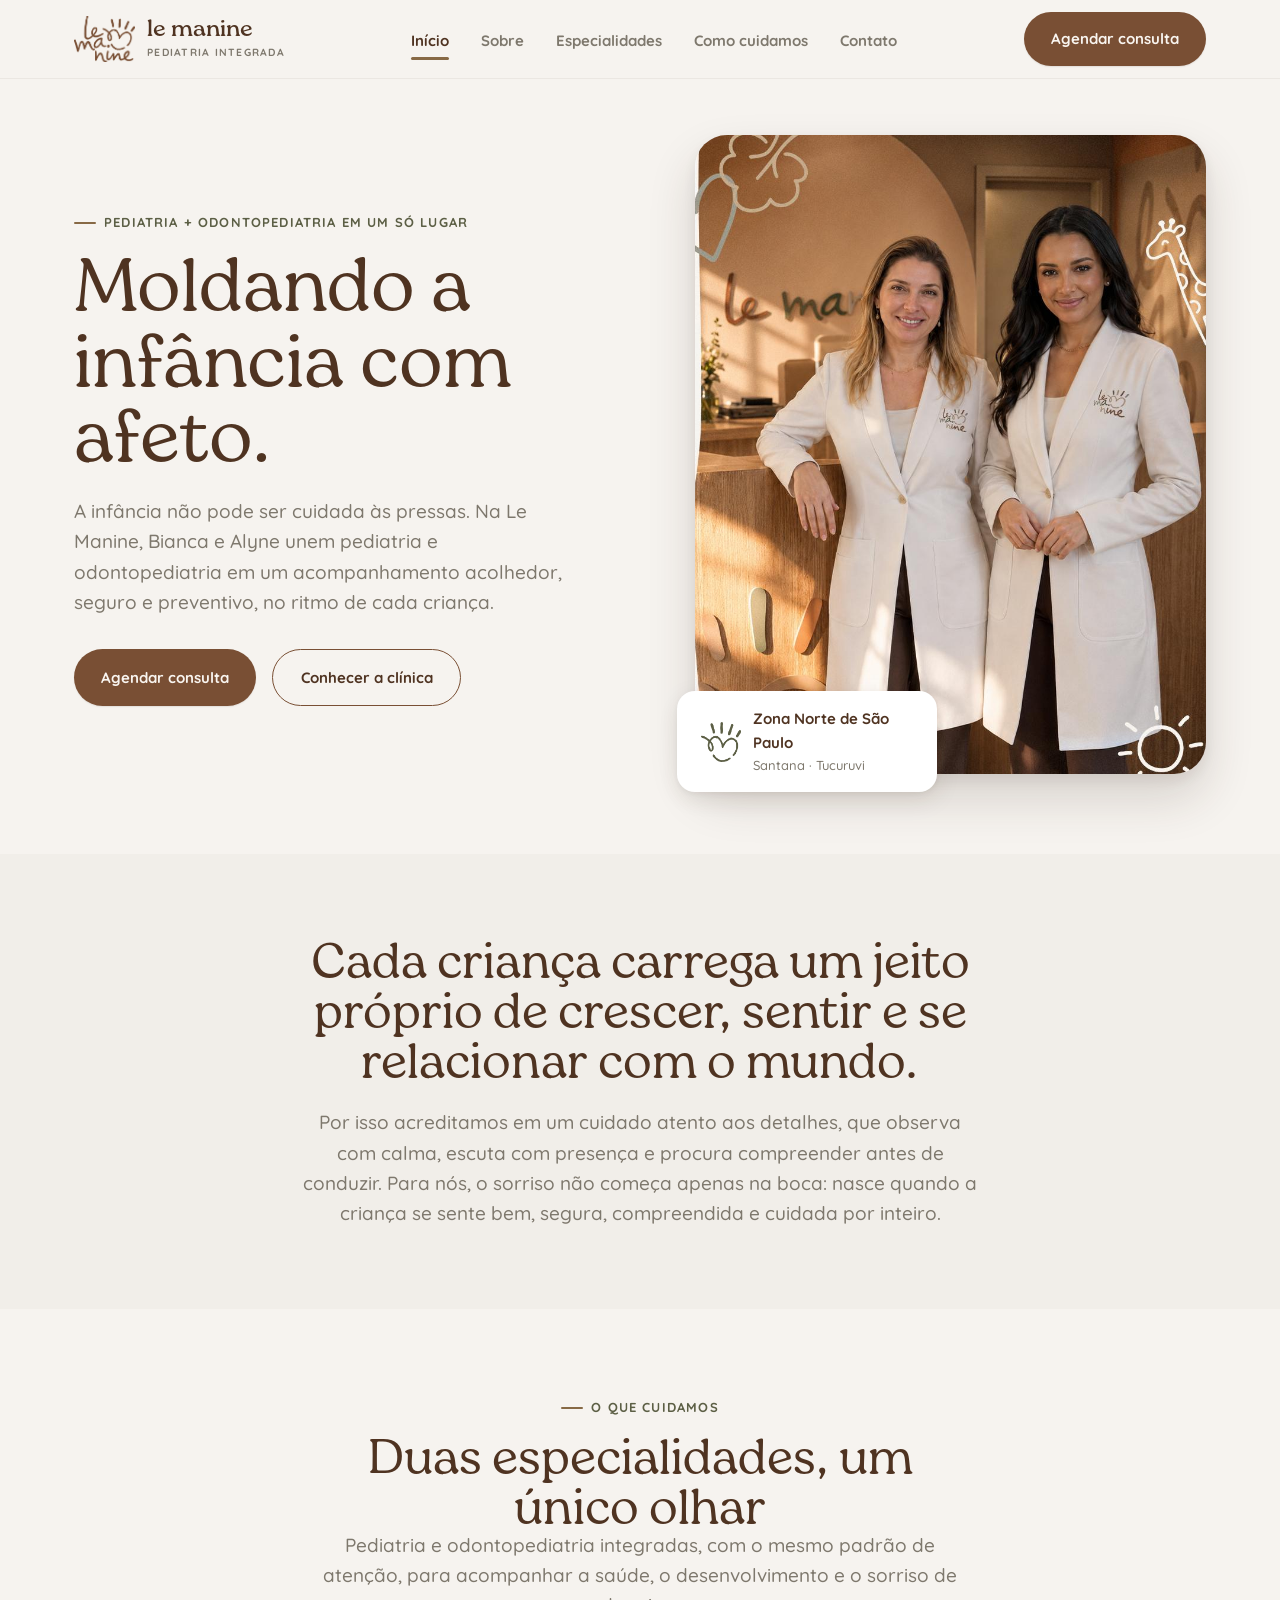
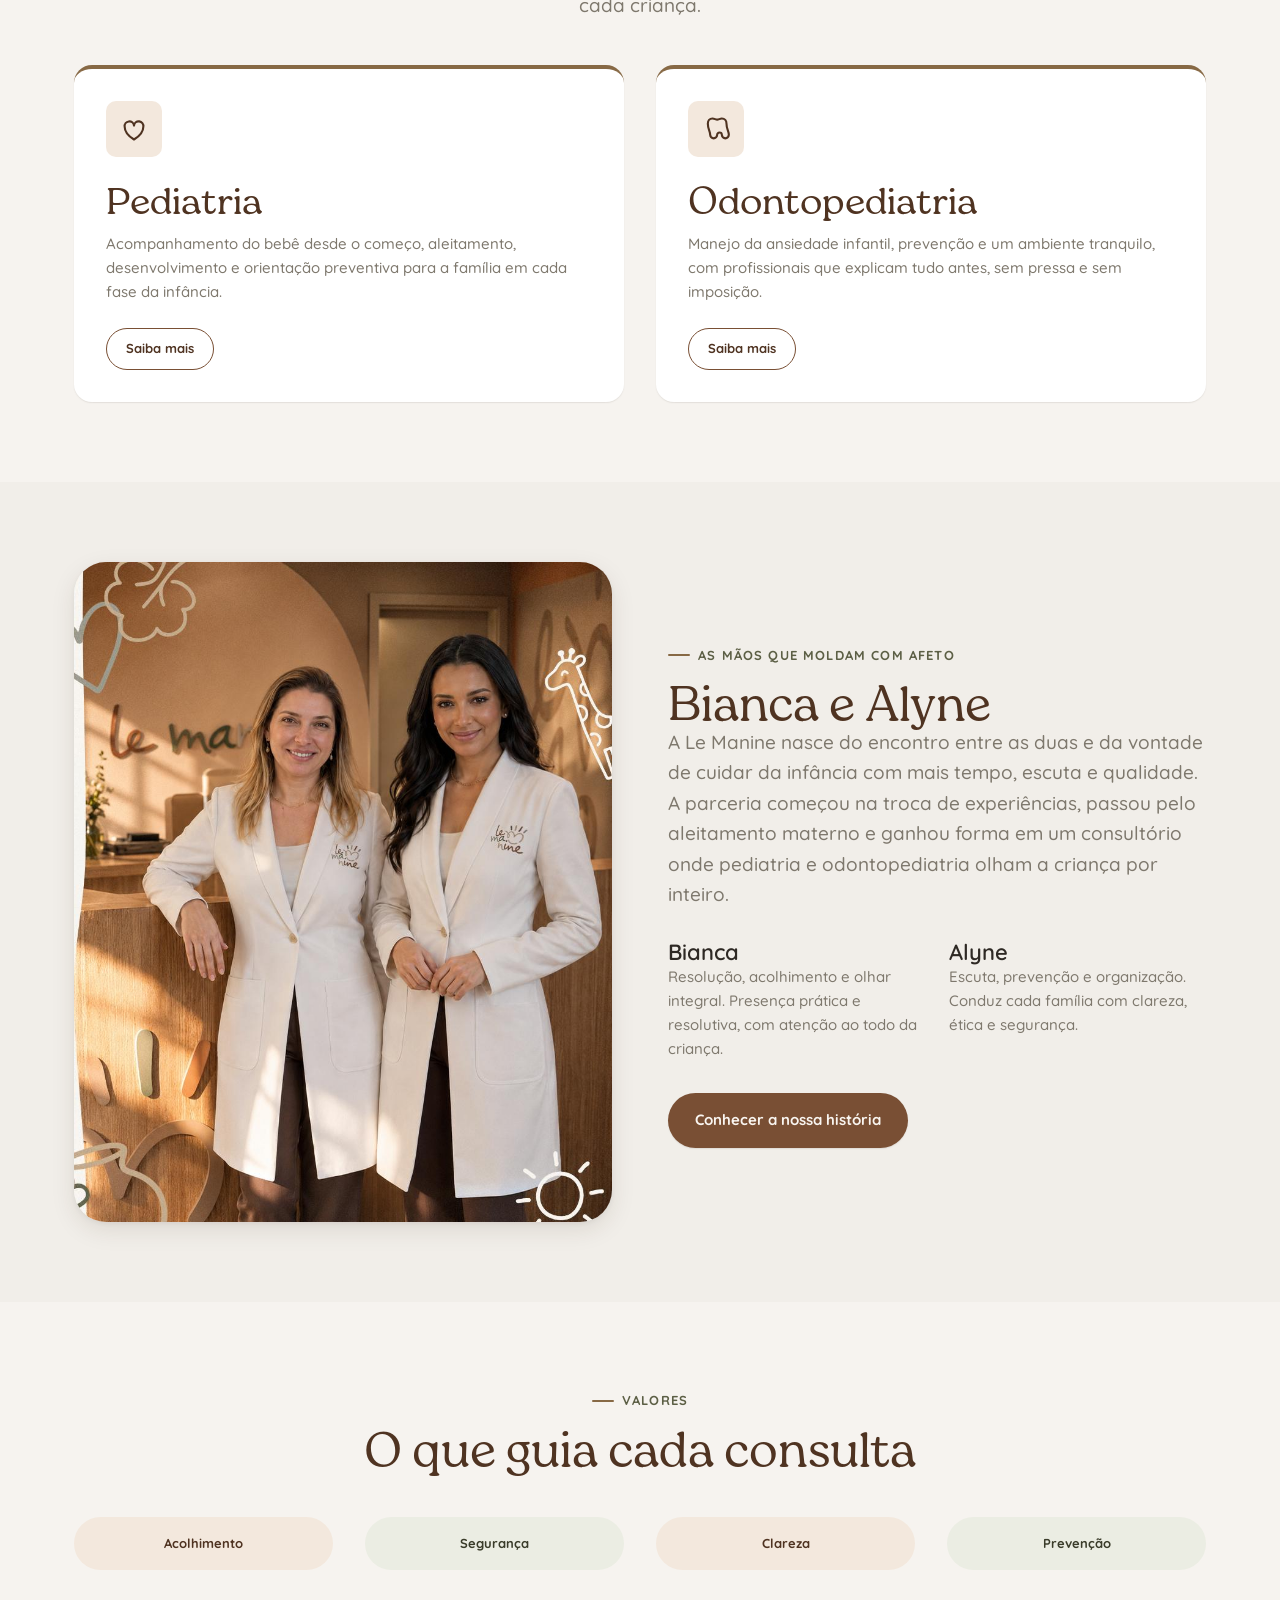
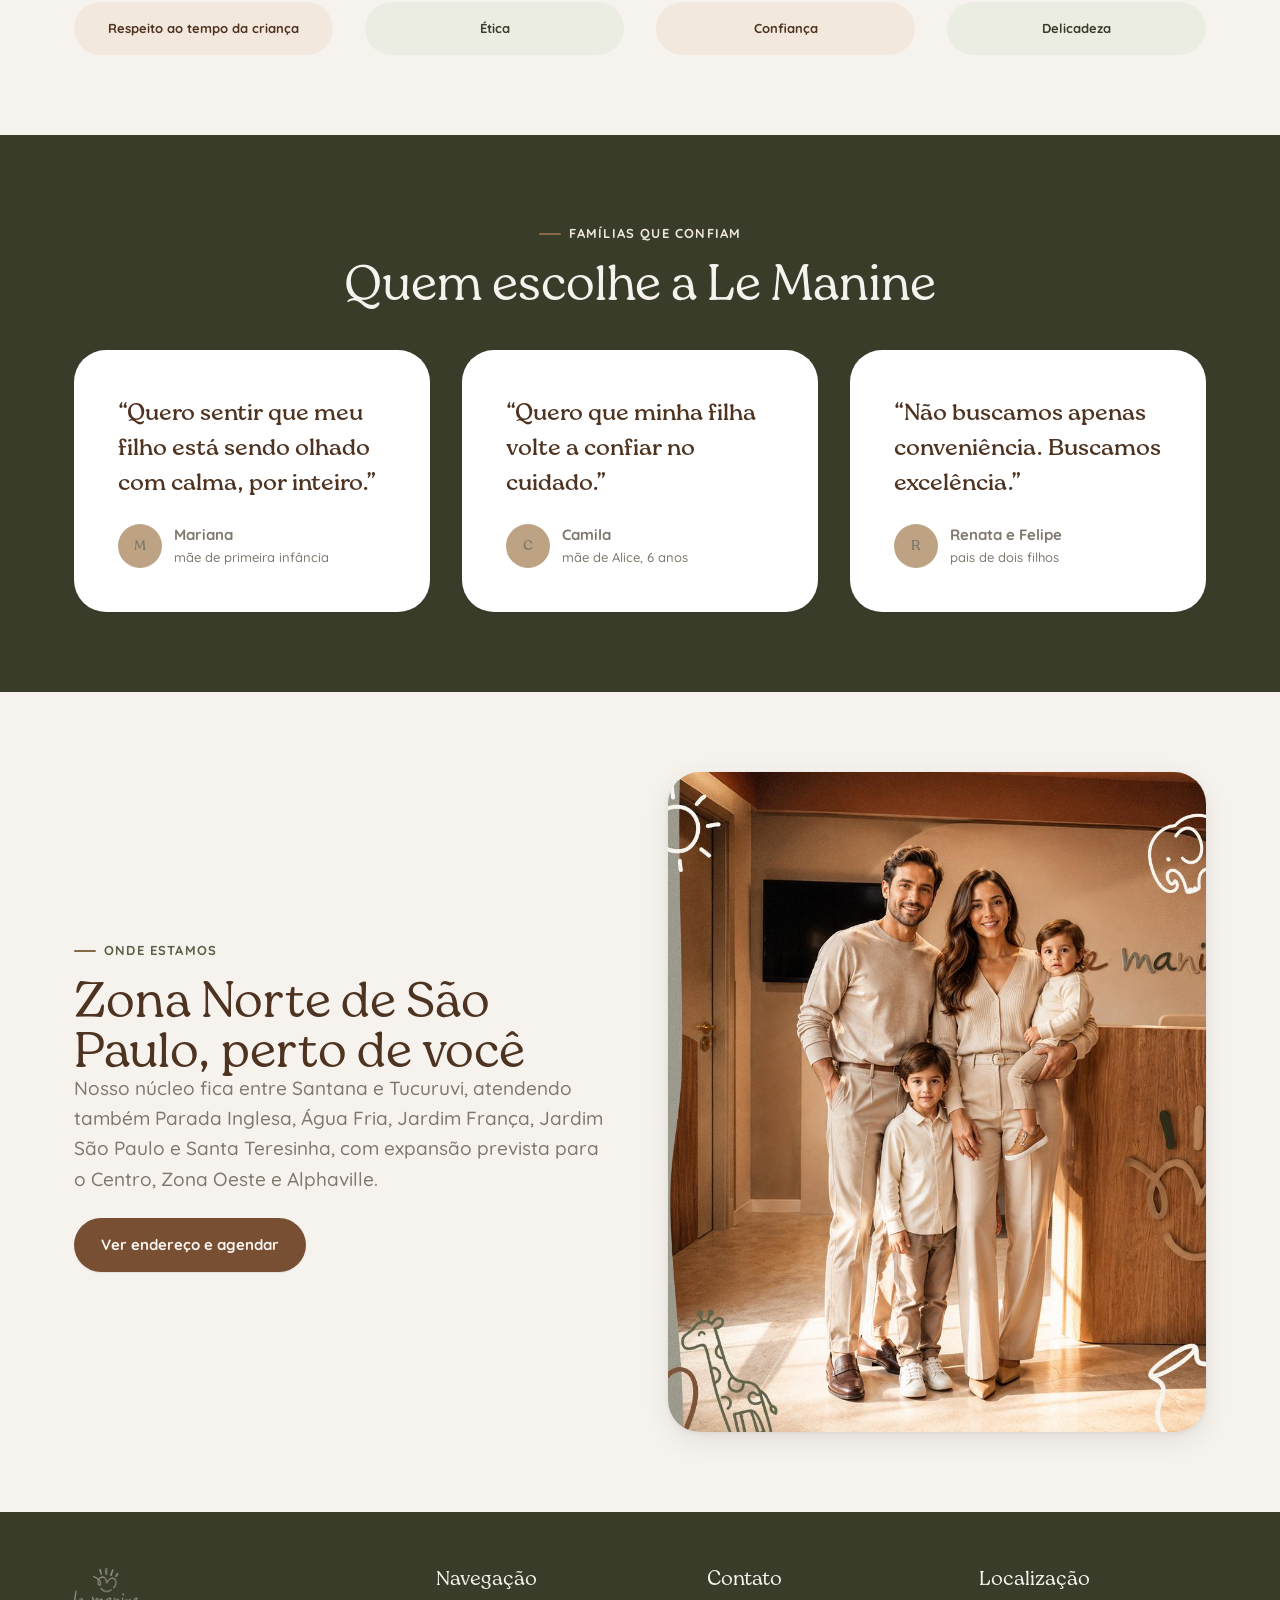
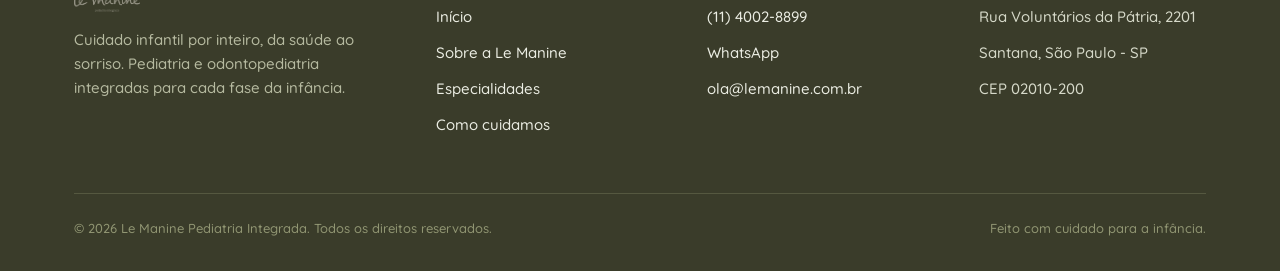
==== commit a3e54ebf: "Ajusta layout e slogan conforme feedback - Remove eyebrows de Manifesto, Especialidade 01/02, Slogan" ====
--- a/index.html
+++ b/index.html
@@ -44,7 +44,7 @@
     <div class="container">
       <div class="hero-copy reveal">
         <p class="eyebrow">Pediatria + Odontopediatria em um só lugar</p>
-        <h1>Mais que cuidar: acolher por inteiro.</h1>
+        <h1>Moldando a infância com afeto.</h1>
         <p class="lead">A infância não pode ser cuidada às pressas. Na Le Manine, Bianca e Alyne unem pediatria e odontopediatria em um acompanhamento acolhedor, seguro e preventivo, no ritmo de cada criança.</p>
         <div class="hero-actions">
           <a href="contato.html" class="btn btn-primary">Agendar consulta</a>
@@ -66,7 +66,6 @@
   <!-- MANIFESTO -->
   <section class="bg-alt">
     <div class="container text-center" style="max-width:820px; margin-inline:auto;">
-      <p class="eyebrow" style="justify-content:center;">Manifesto</p>
       <h2 class="reveal">Cada criança carrega um jeito próprio de crescer, sentir e se relacionar com o mundo.</h2>
       <p class="lead reveal" style="margin-inline:auto; margin-top: var(--sp-5);">Por isso acreditamos em um cuidado atento aos detalhes, que observa com calma, escuta com presença e procura compreender antes de conduzir. Para nós, o sorriso não começa apenas na boca: nasce quando a criança se sente bem, segura, compreendida e cuidada por inteiro.</p>
     </div>
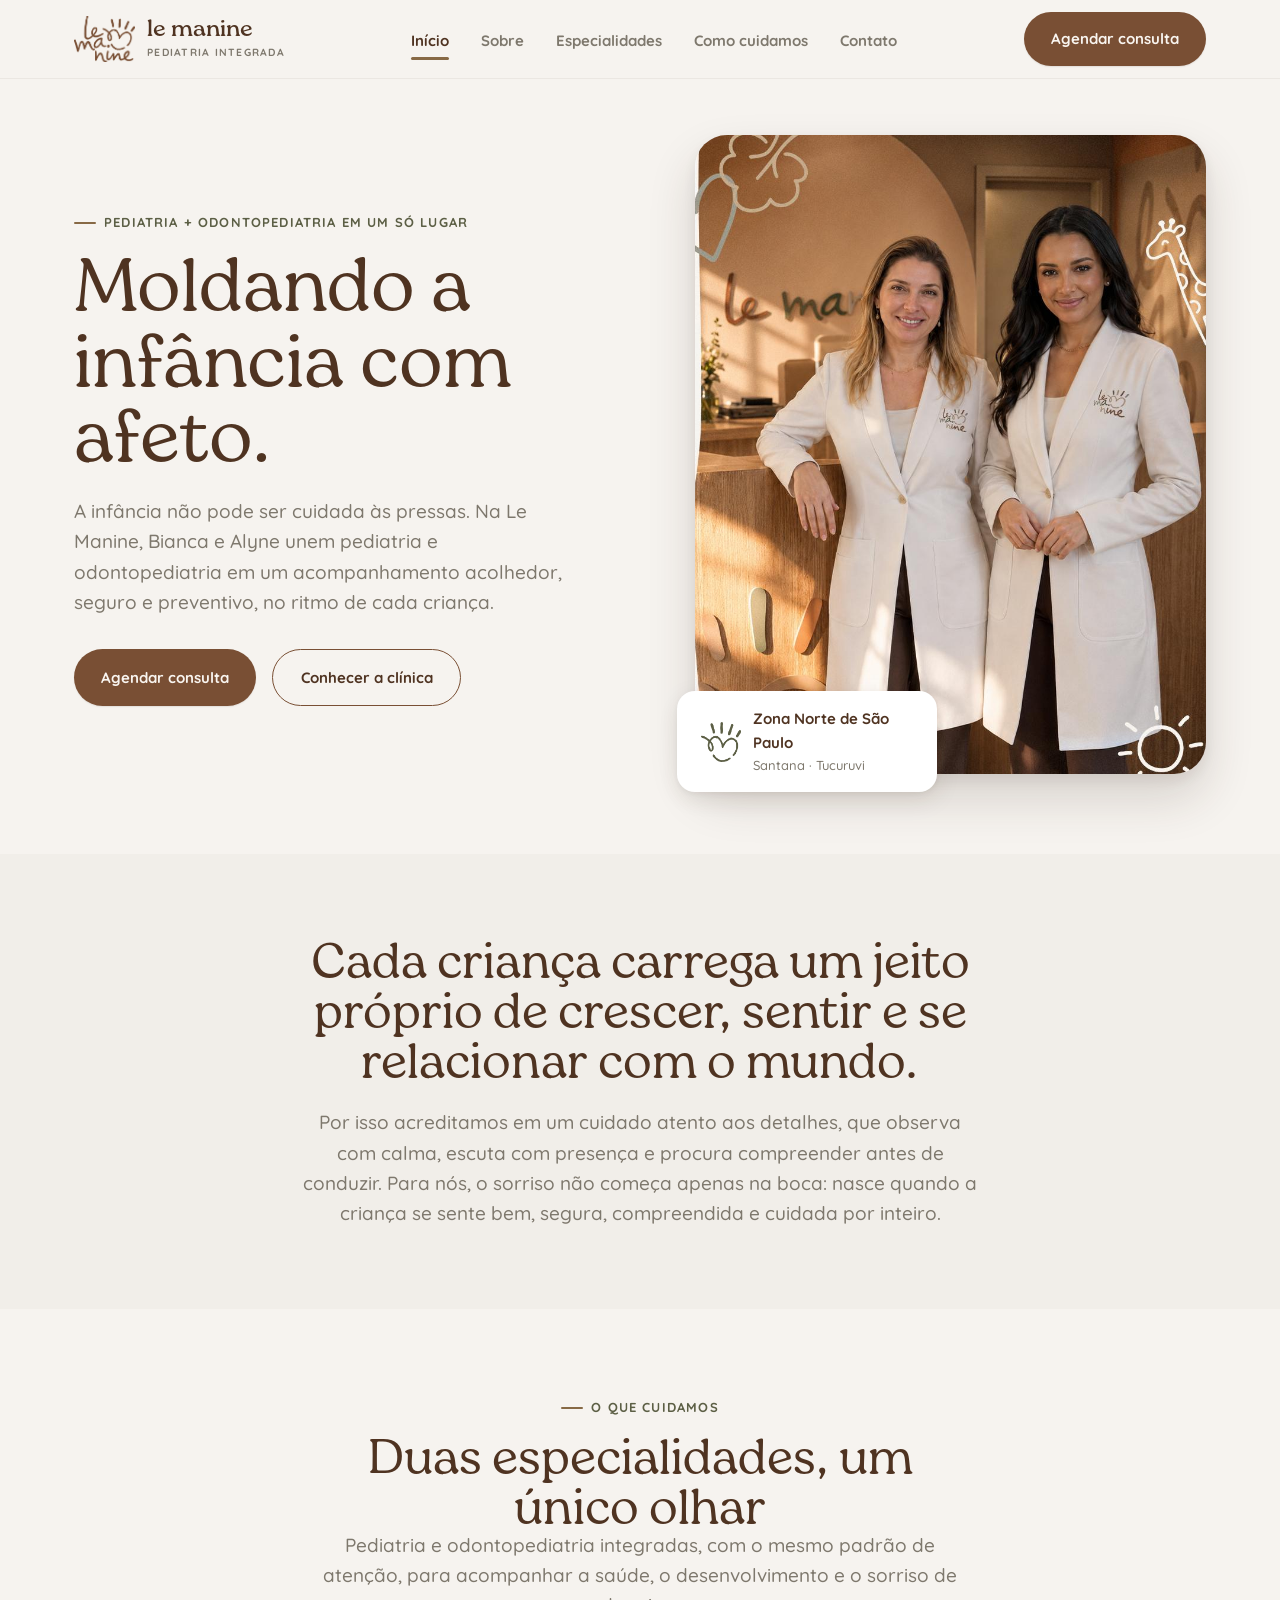
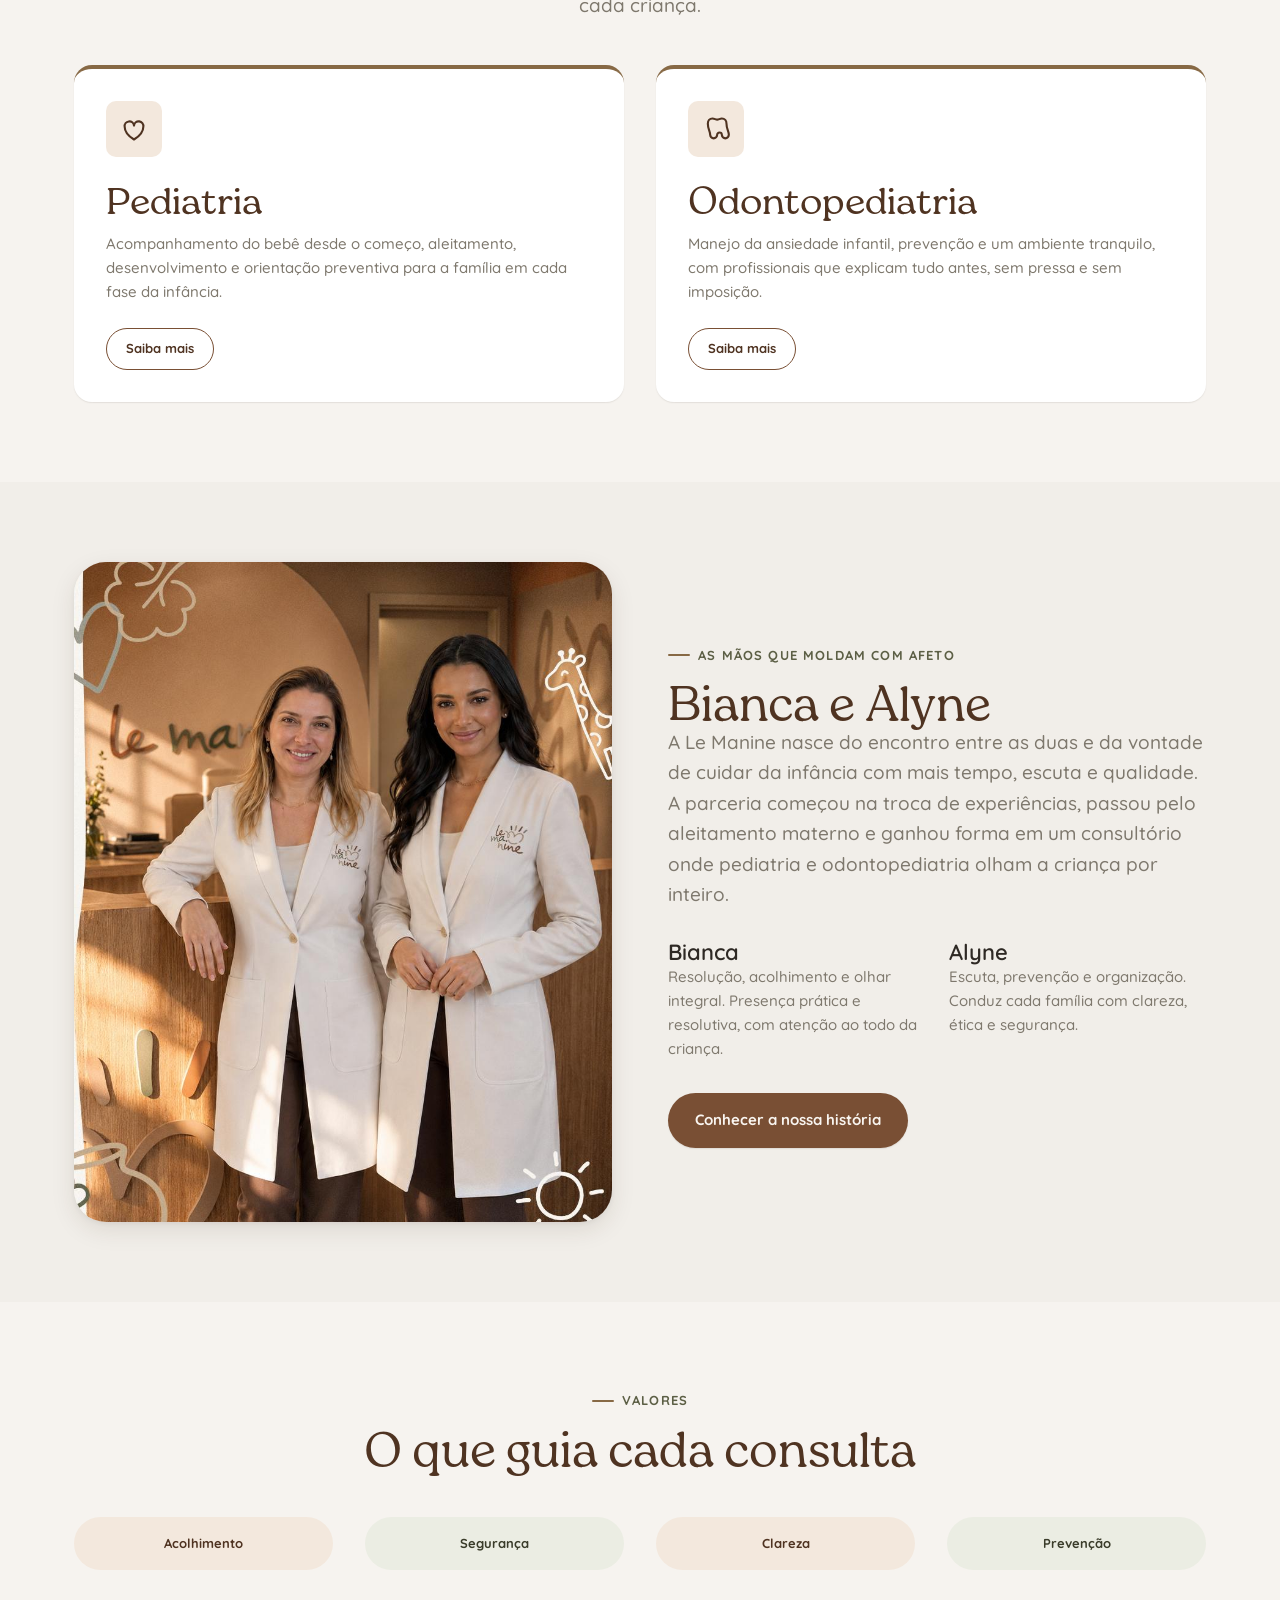
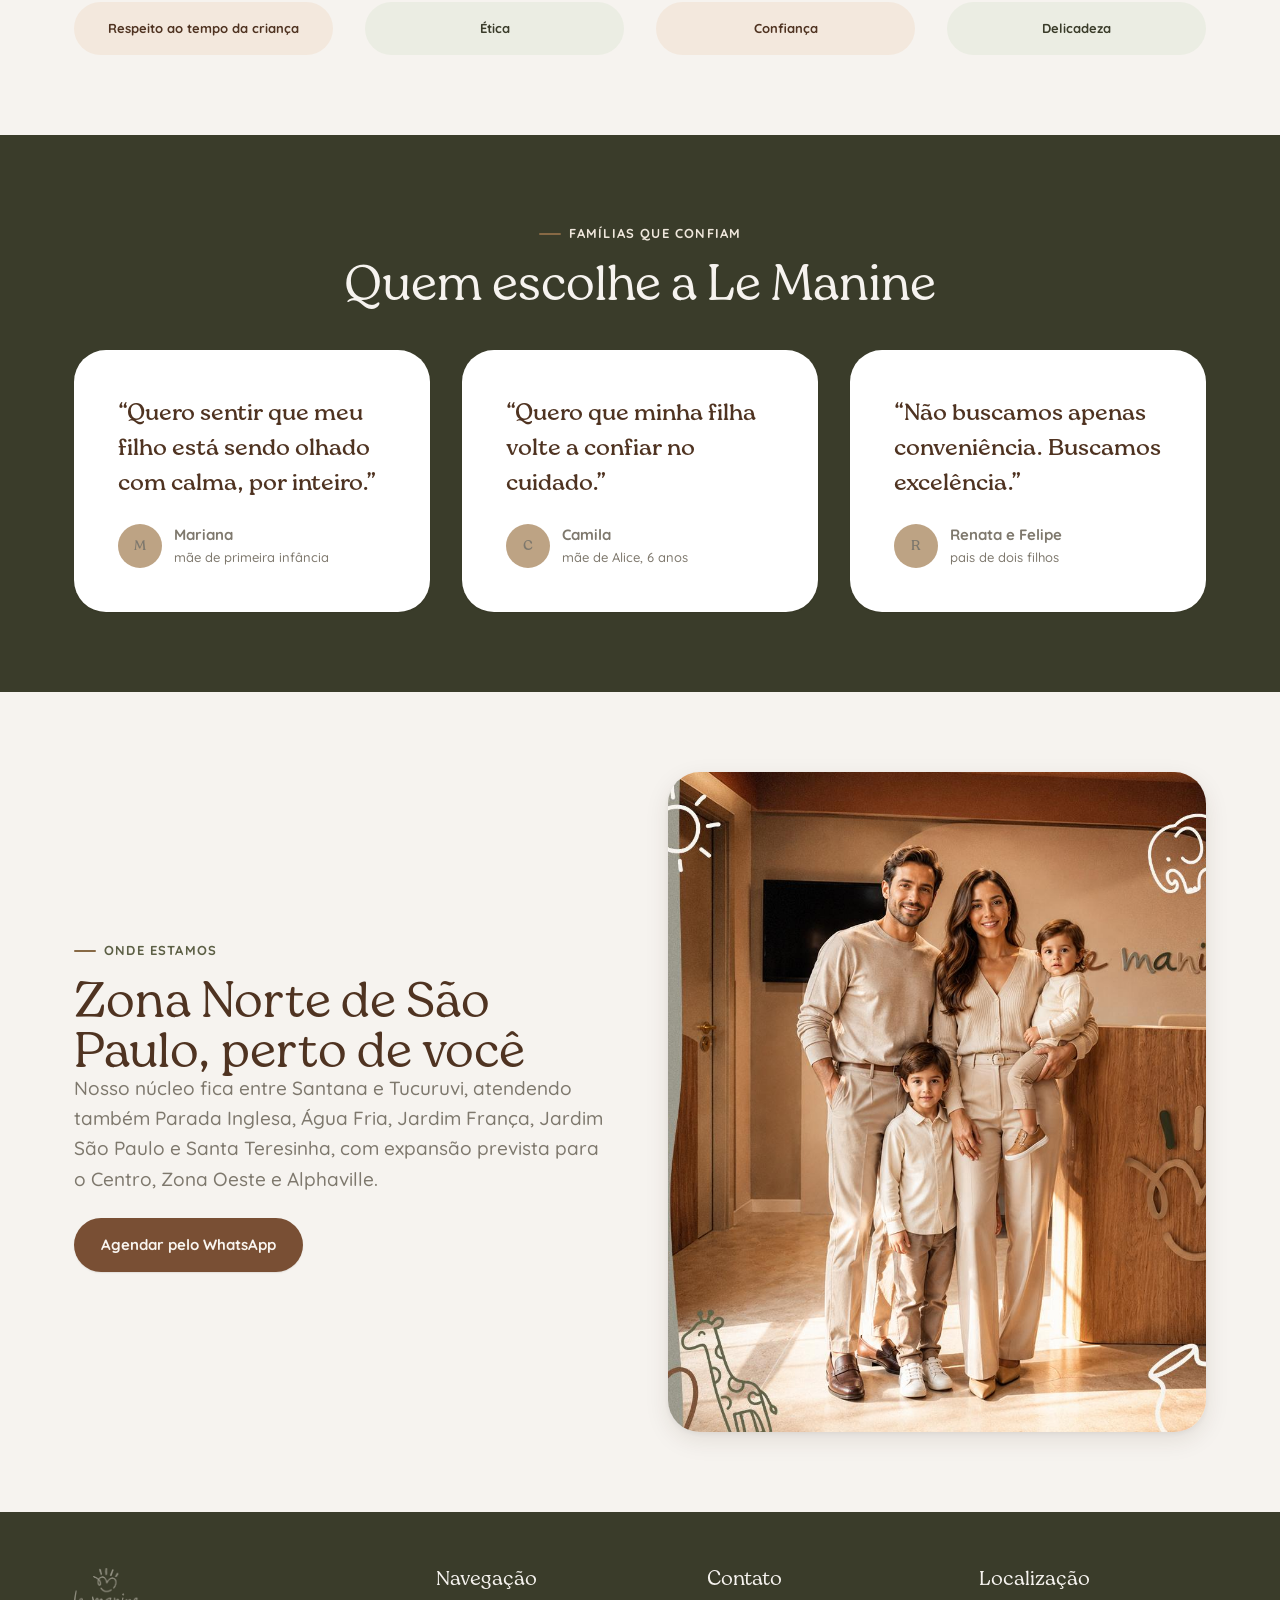
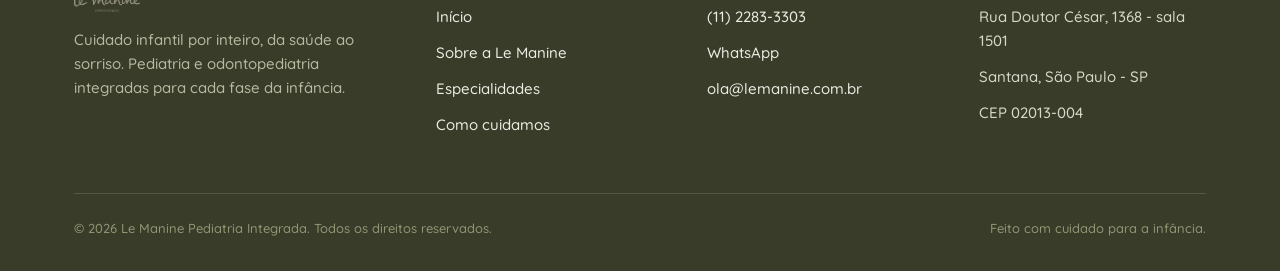
==== commit 6a77afa0: "Atualiza endereço, telefone e direciona agendamento para o WhatsApp - Novo endereço: Rua Doutor Césa" ====
--- a/index.html
+++ b/index.html
@@ -31,7 +31,7 @@
       </ul>
     </nav>
     <div class="header-actions">
-      <a href="contato.html" class="btn btn-primary">Agendar consulta</a>
+      <a href="https://wa.me/551122833303?text=Ol%C3%A1!%20Gostaria%20de%20agendar%20uma%20consulta%20na%20Le%20Manine." class="btn btn-primary" target="_blank" rel="noopener">Agendar consulta</a>
     </div>
     <button class="nav-toggle" aria-label="Abrir menu"><span></span><span></span><span></span></button>
   </div>
@@ -47,7 +47,7 @@
         <h1>Moldando a infância com afeto.</h1>
         <p class="lead">A infância não pode ser cuidada às pressas. Na Le Manine, Bianca e Alyne unem pediatria e odontopediatria em um acompanhamento acolhedor, seguro e preventivo, no ritmo de cada criança.</p>
         <div class="hero-actions">
-          <a href="contato.html" class="btn btn-primary">Agendar consulta</a>
+          <a href="https://wa.me/551122833303?text=Ol%C3%A1!%20Gostaria%20de%20agendar%20uma%20consulta%20na%20Le%20Manine." class="btn btn-primary" target="_blank" rel="noopener">Agendar consulta</a>
           <a href="sobre.html" class="btn btn-ghost">Conhecer a clínica</a>
         </div>
       </div>
@@ -188,7 +188,7 @@
         <p class="eyebrow">Onde estamos</p>
         <h2>Zona Norte de São Paulo, perto de você</h2>
         <p class="lead">Nosso núcleo fica entre Santana e Tucuruvi, atendendo também Parada Inglesa, Água Fria, Jardim França, Jardim São Paulo e Santa Teresinha, com expansão prevista para o Centro, Zona Oeste e Alphaville.</p>
-        <a href="contato.html" class="btn btn-primary" style="margin-top: var(--sp-5);">Ver endereço e agendar</a>
+        <a href="https://wa.me/551122833303?text=Ol%C3%A1!%20Gostaria%20de%20agendar%20uma%20consulta%20na%20Le%20Manine." class="btn btn-primary" style="margin-top: var(--sp-5);" target="_blank" rel="noopener">Agendar pelo WhatsApp</a>
       </div>
     </div>
   </section>
@@ -214,17 +214,17 @@
       <div class="footer-col">
         <h4>Contato</h4>
         <ul>
-          <li><a href="tel:+551140028899">(11) 4002-8899</a></li>
-          <li><a href="https://wa.me/5511940028899" target="_blank" rel="noopener">WhatsApp</a></li>
+          <li><a href="tel:+551122833303">(11) 2283-3303</a></li>
+          <li><a href="https://wa.me/551122833303?text=Ol%C3%A1!%20Gostaria%20de%20agendar%20uma%20consulta%20na%20Le%20Manine." target="_blank" rel="noopener">WhatsApp</a></li>
           <li><a href="mailto:ola@lemanine.com.br">ola@lemanine.com.br</a></li>
         </ul>
       </div>
       <div class="footer-col">
         <h4>Localização</h4>
         <ul>
-          <li>Rua Voluntários da Pátria, 2201</li>
+          <li>Rua Doutor César, 1368 - sala 1501</li>
           <li>Santana, São Paulo - SP</li>
-          <li>CEP 02010-200</li>
+          <li>CEP 02013-004</li>
         </ul>
       </div>
     </div>
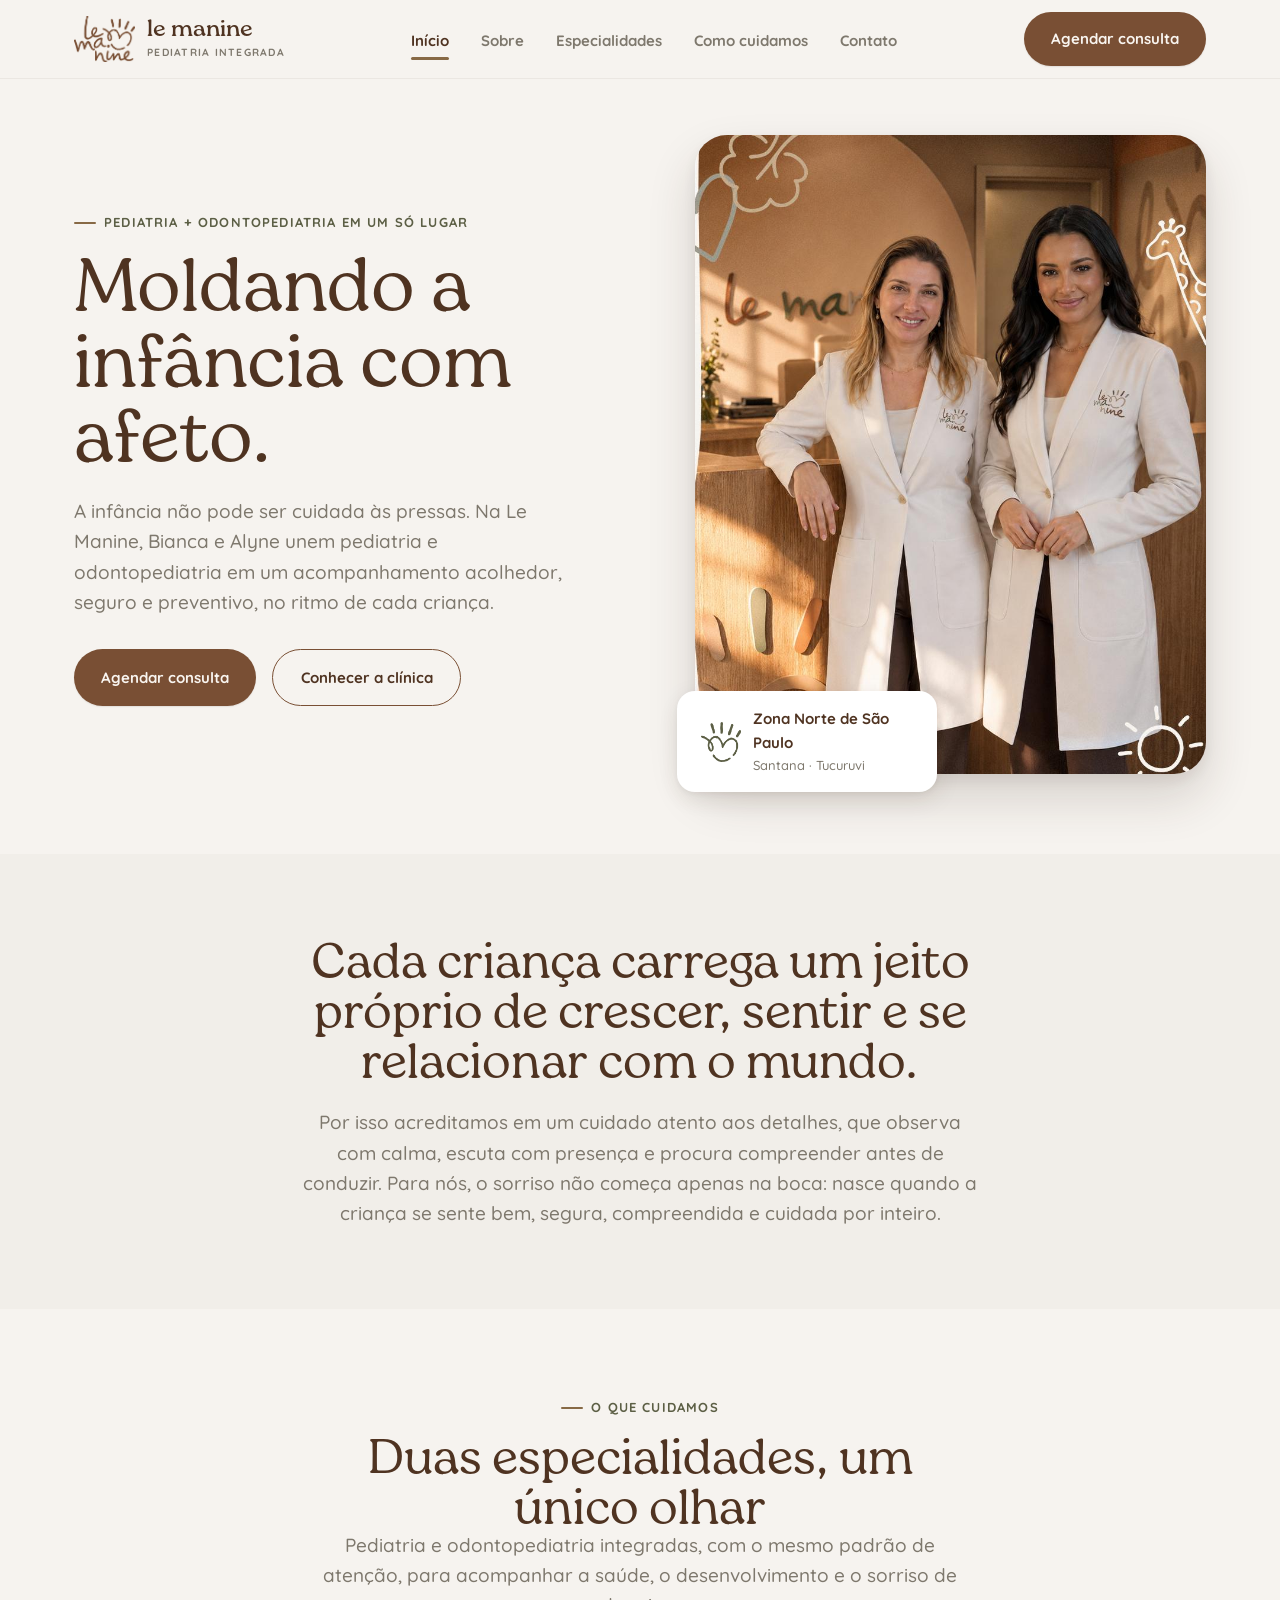
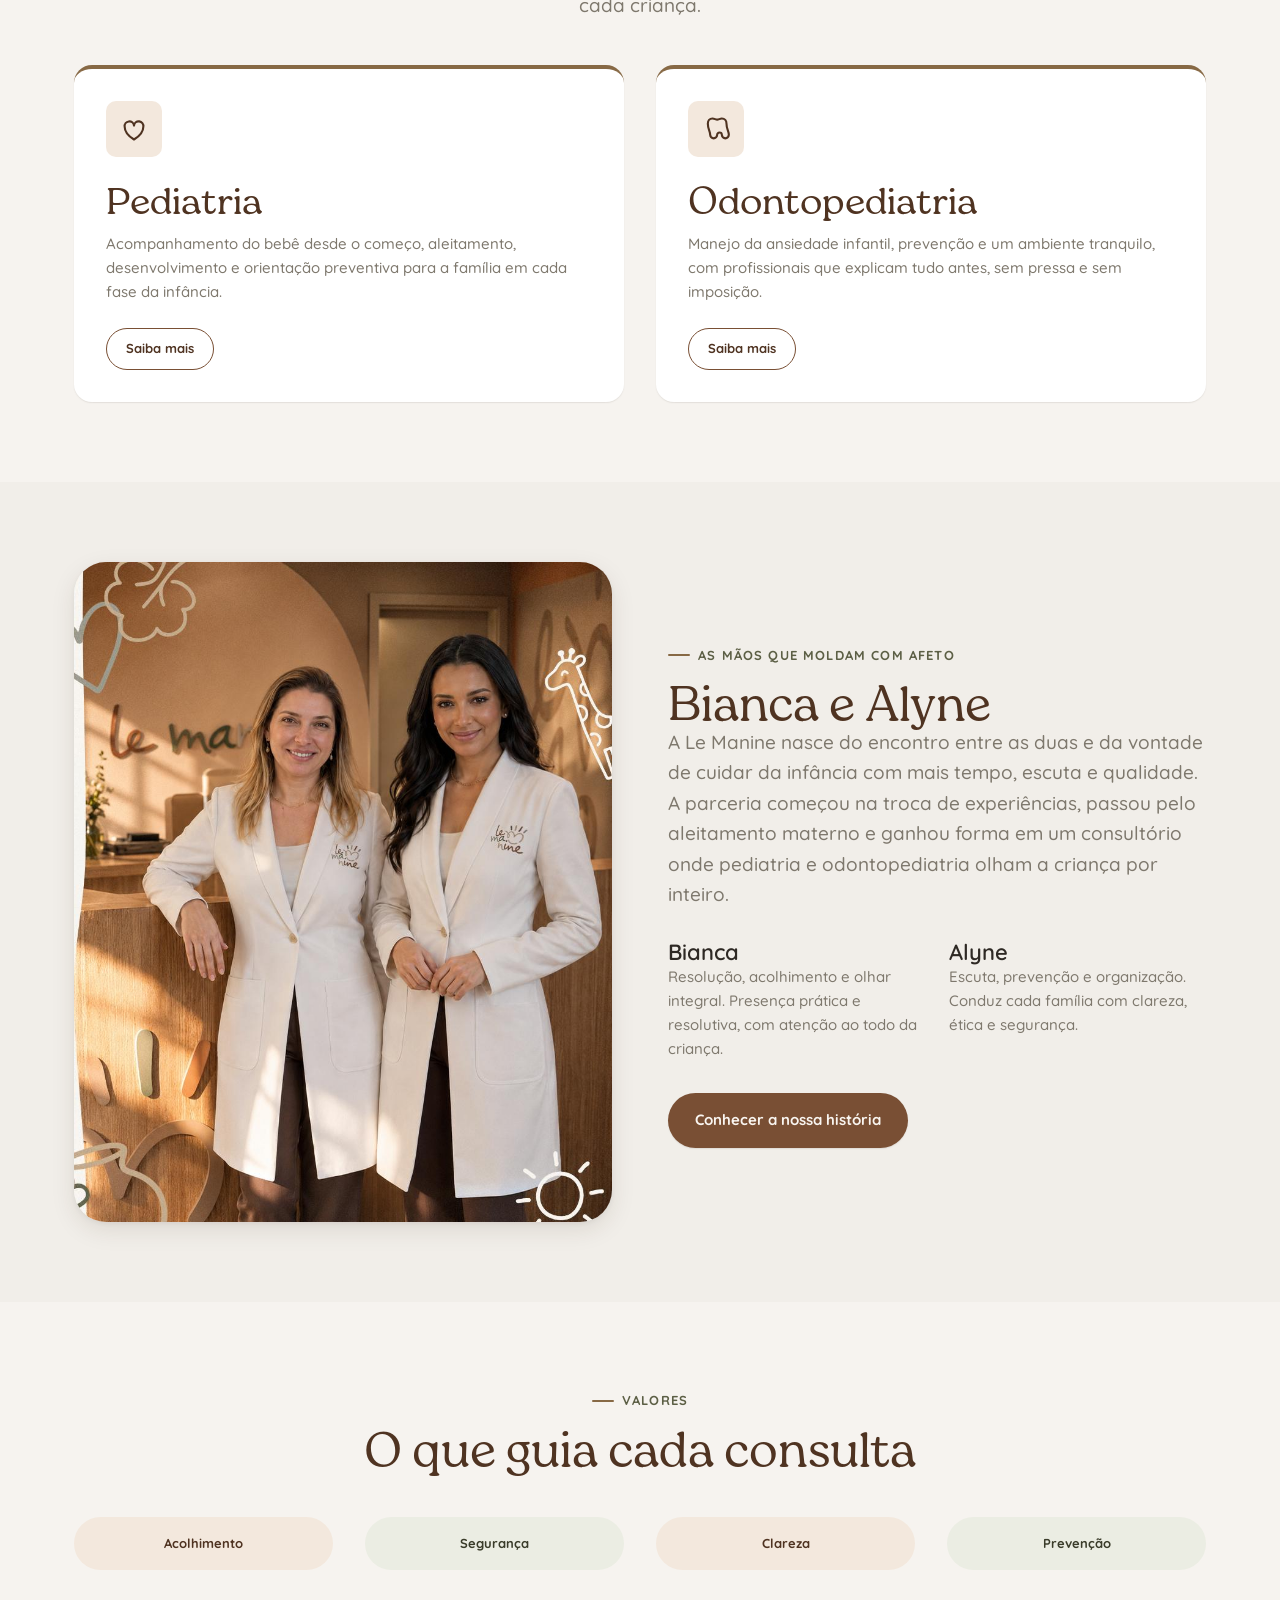
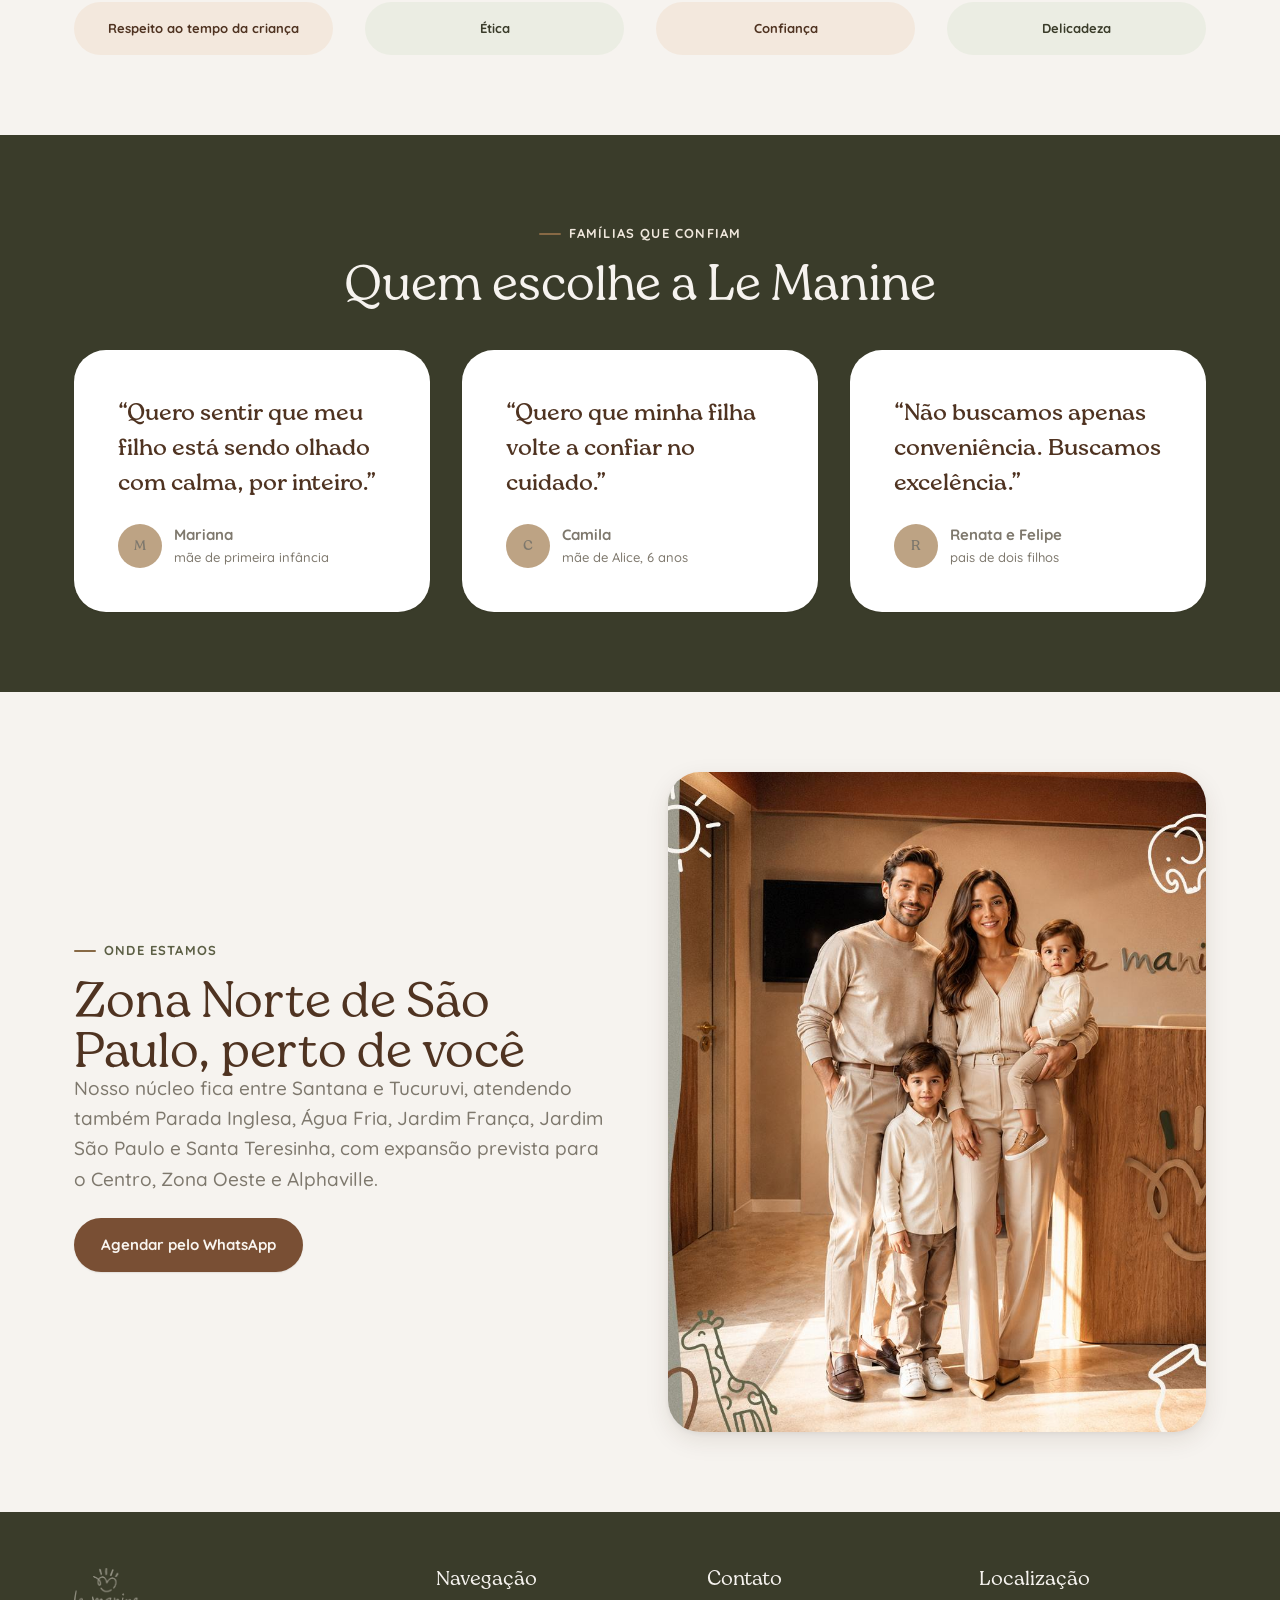
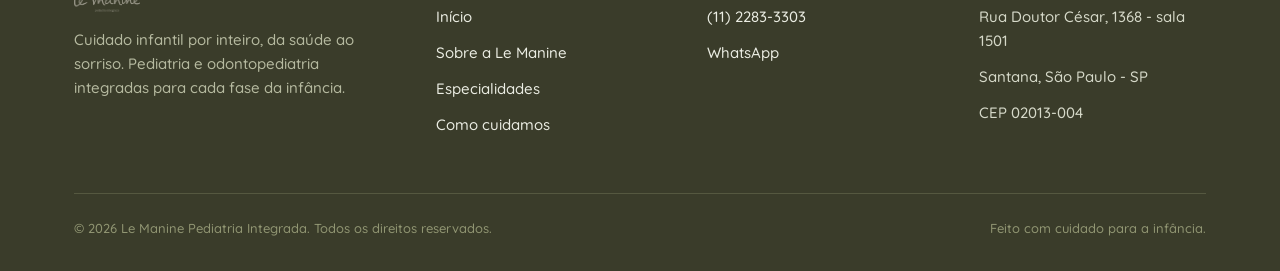
==== commit 4b34f5e5: "Remove canal de e-mail e ajusta horário de sábado - Remove o e-mail de contato do rodapé (todas as p" ====
--- a/index.html
+++ b/index.html
@@ -216,7 +216,6 @@
         <ul>
           <li><a href="tel:+551122833303">(11) 2283-3303</a></li>
           <li><a href="https://wa.me/551122833303?text=Ol%C3%A1!%20Gostaria%20de%20agendar%20uma%20consulta%20na%20Le%20Manine." target="_blank" rel="noopener">WhatsApp</a></li>
-          <li><a href="mailto:ola@lemanine.com.br">ola@lemanine.com.br</a></li>
         </ul>
       </div>
       <div class="footer-col">
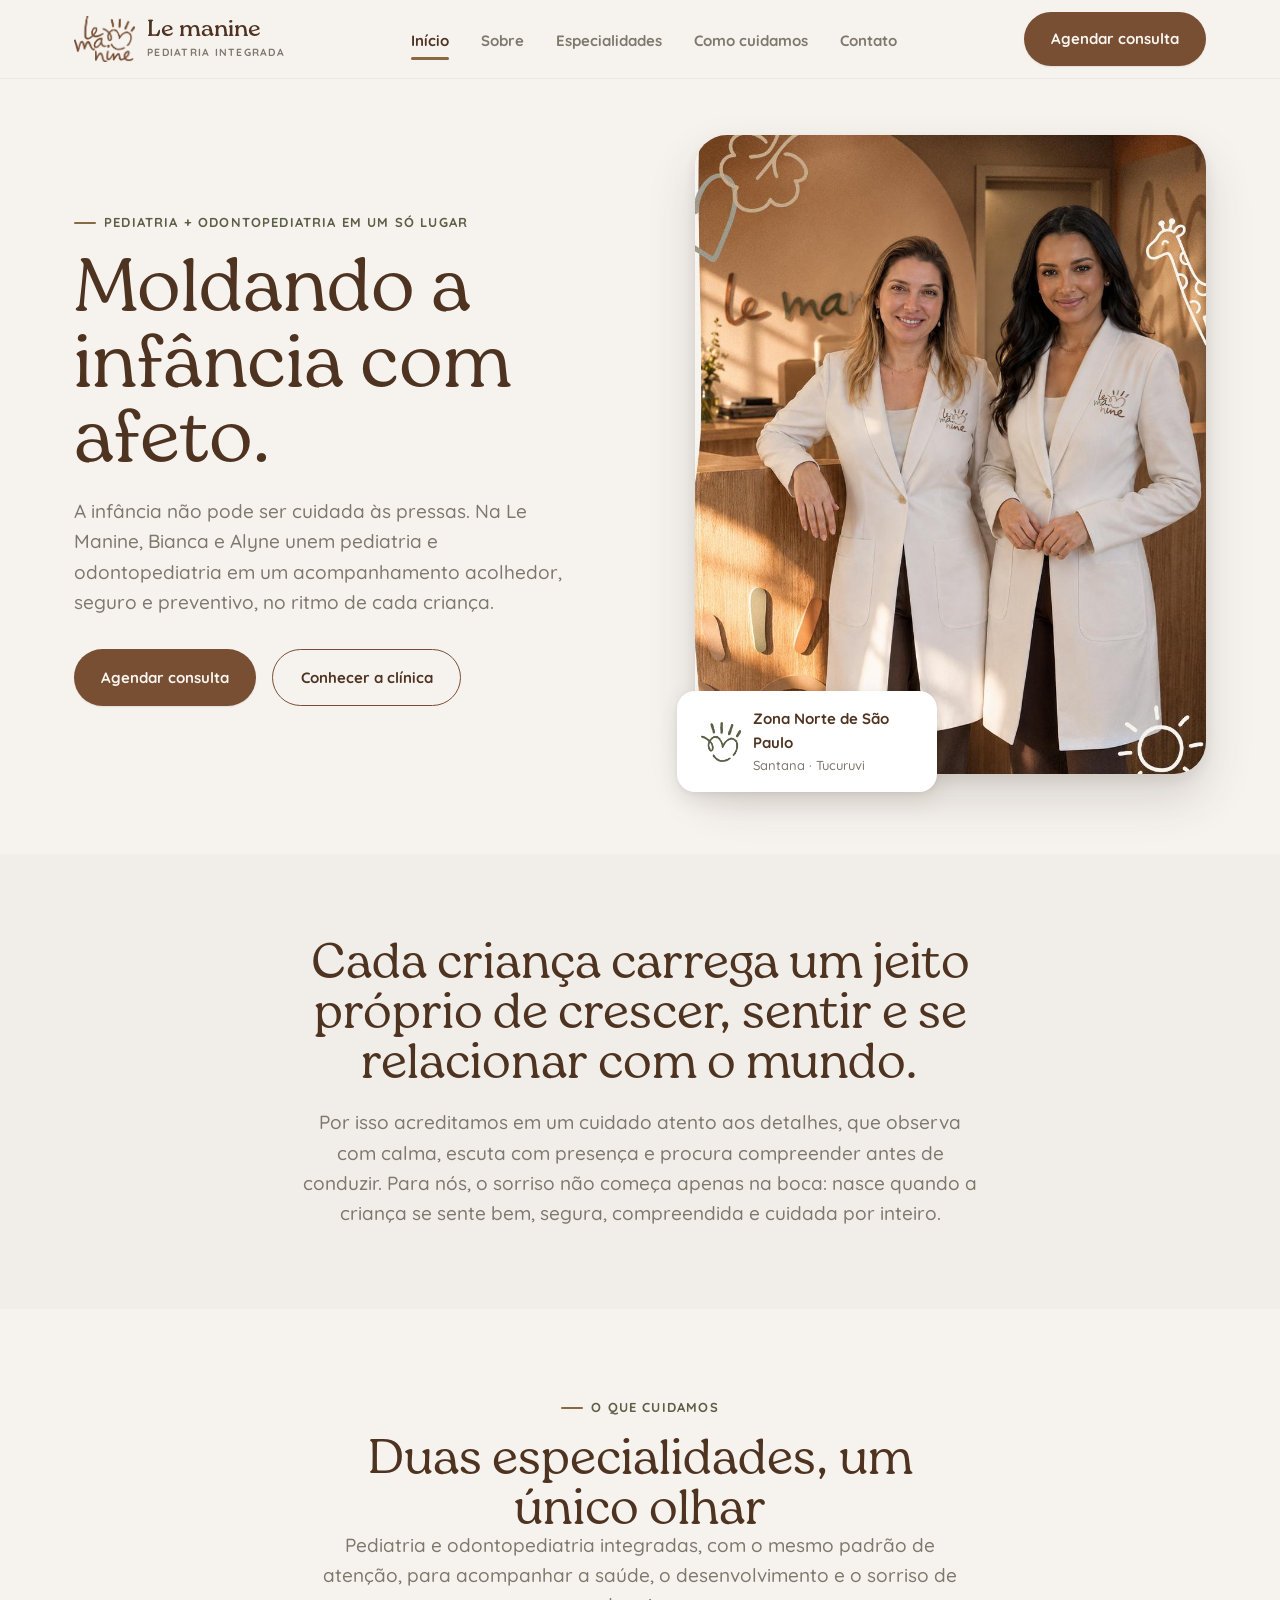
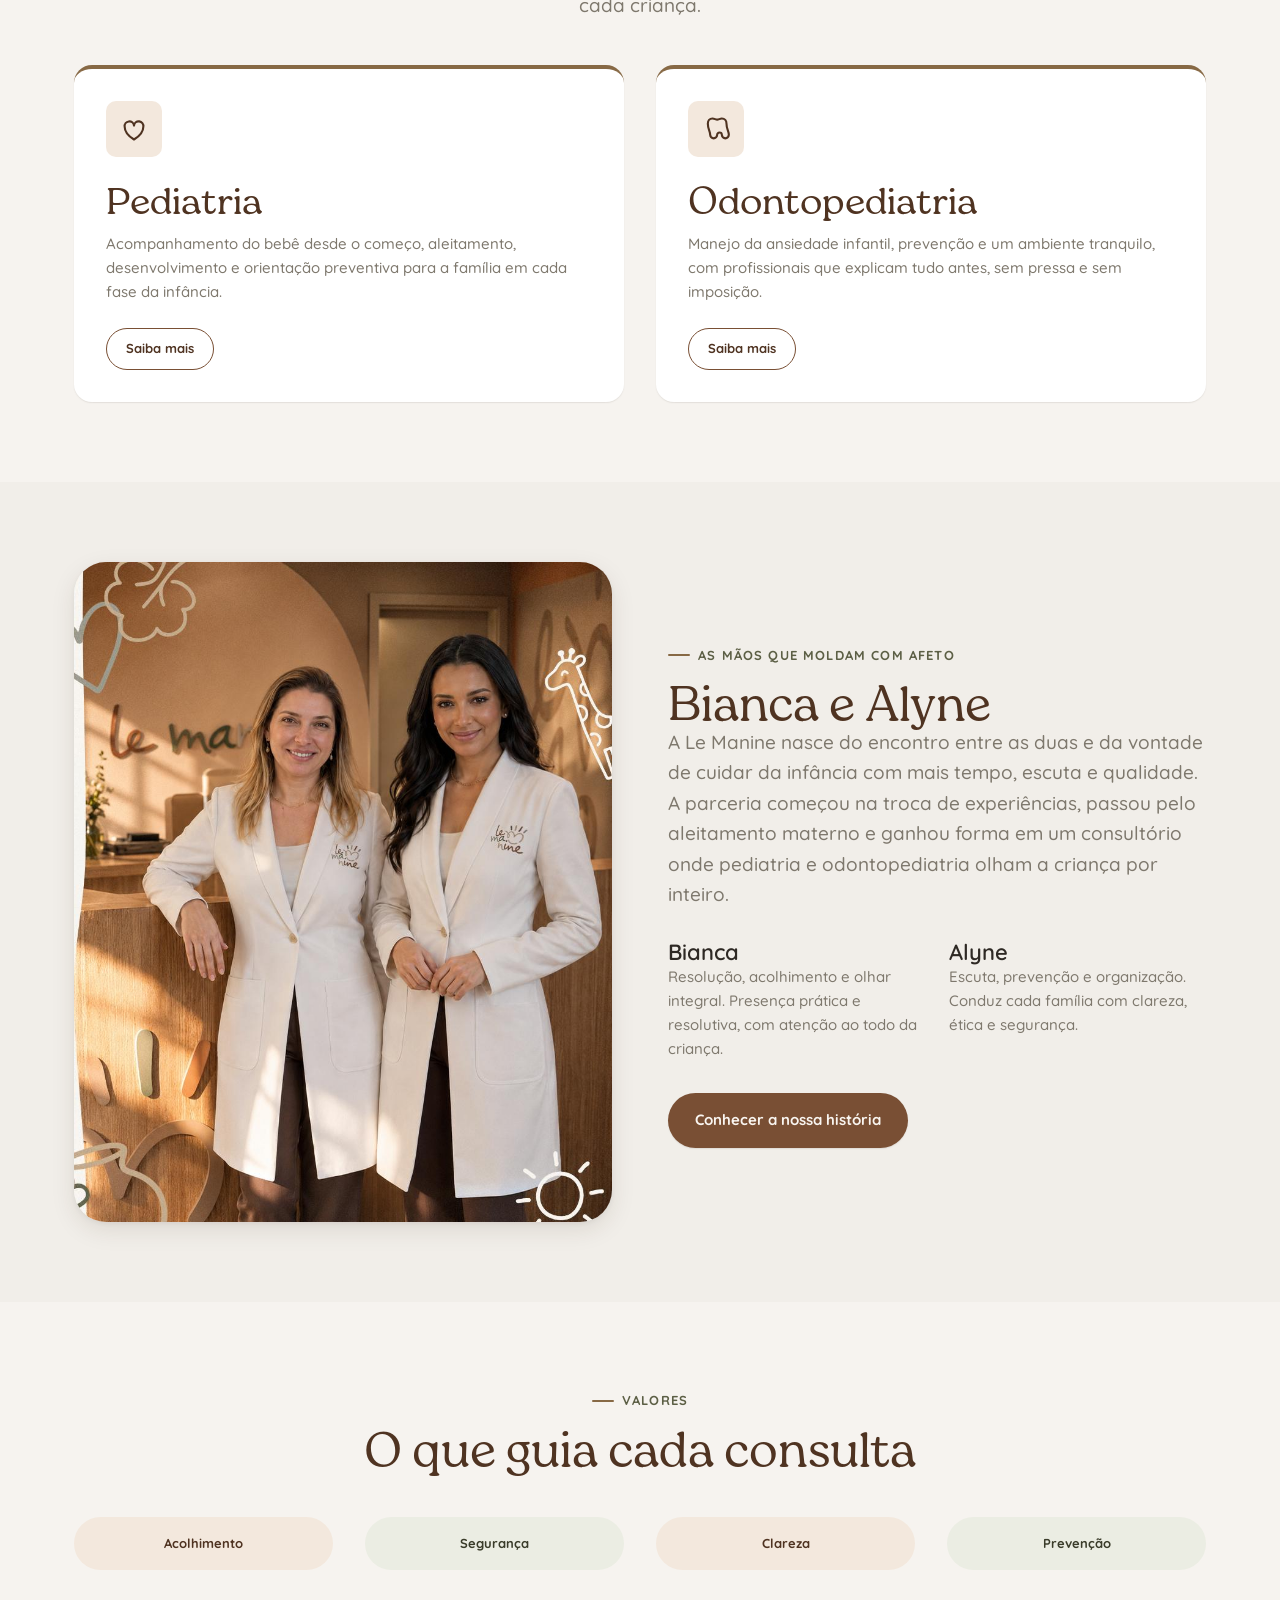
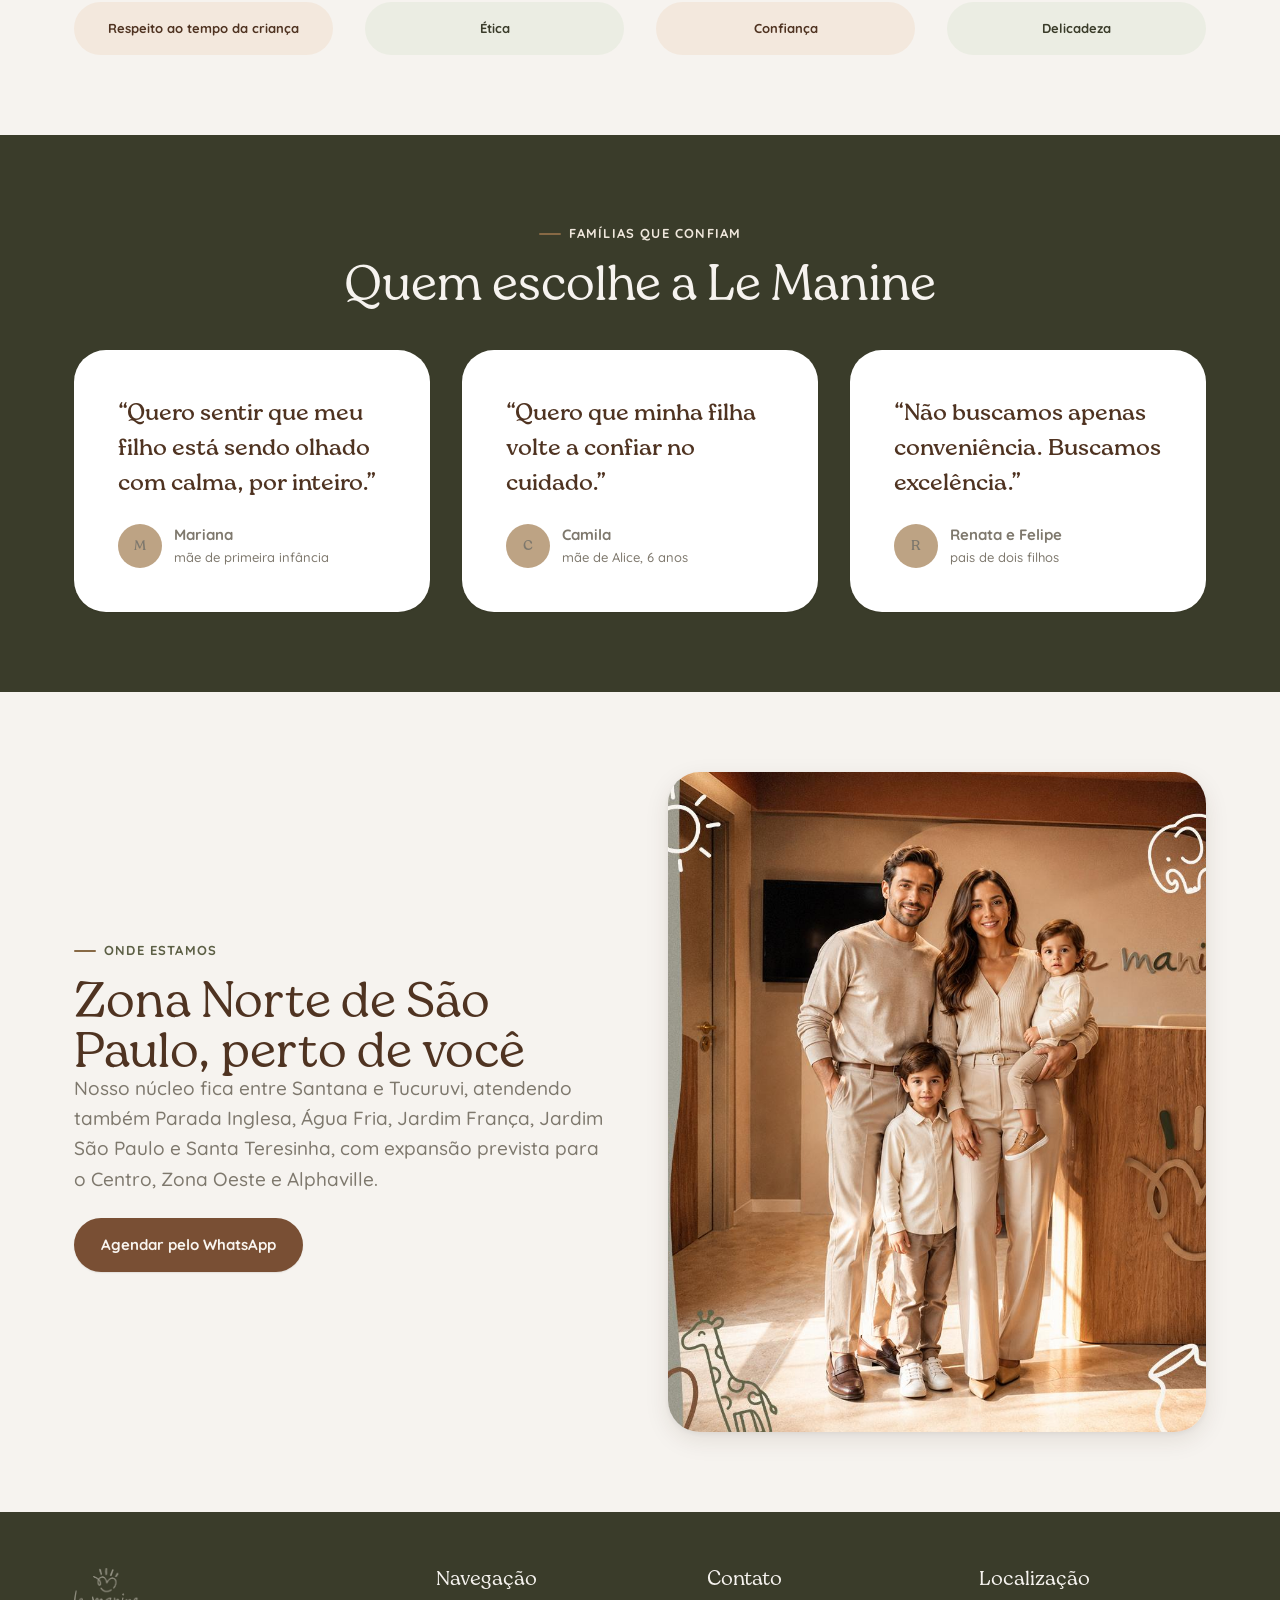
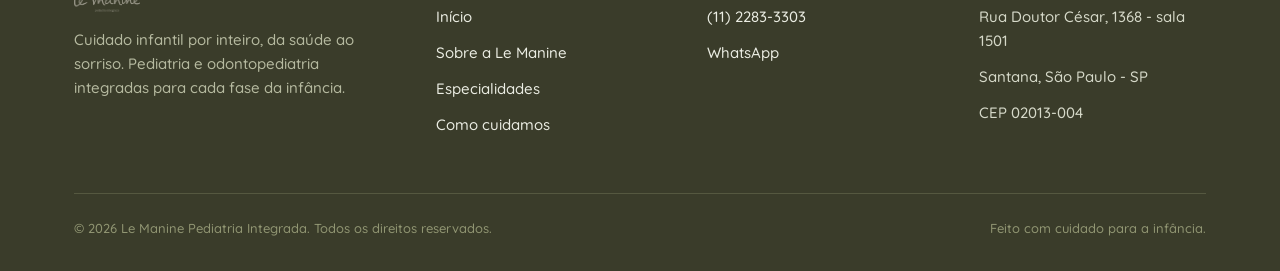
==== commit feff111b: "Adiciona página de especialistas e ajusta identidade nas demais páginas - Nova seção "Nossos especia" ====
--- a/index.html
+++ b/index.html
@@ -17,7 +17,7 @@
     <a href="index.html" class="brand">
       <img src="assets/img/logo-mark-brown.png" alt="Símbolo Le Manine">
       <span>
-        <span class="brand-name">le manine</span>
+        <span class="brand-name">Le manine</span>
         <span class="brand-tag">Pediatria integrada</span>
       </span>
     </a>
--- a/assets/css/style.css
+++ b/assets/css/style.css
@@ -509,9 +509,125 @@
 .address-grid dt{ font-size: var(--fs-xs); text-transform: uppercase; letter-spacing: .05em; color: var(--color-text-soft); font-weight: 700; margin-bottom: 2px; }
 .address-grid dd{ font-size: var(--fs-base); font-weight: 600; color: var(--color-primary-dark); }
 
+/* ---------- Busca e filtro de especialistas ---------- */
+.pro-search-bar{
+  display: flex;
+  gap: var(--sp-4);
+  flex-wrap: wrap;
+  align-items: stretch;
+  background: var(--color-surface);
+  border-radius: var(--radius-md);
+  padding: var(--sp-5);
+  box-shadow: var(--shadow-sm);
+  margin-bottom: var(--sp-7);
+}
+.pro-search-field{
+  flex: 1 1 280px;
+  position: relative;
+  display: flex;
+  align-items: center;
+}
+.pro-search-field svg{
+  position: absolute; left: var(--sp-4);
+  width: 18px; height: 18px;
+  stroke: var(--color-text-soft);
+  pointer-events: none;
+}
+.pro-search-field input{
+  width: 100%;
+  padding: var(--sp-4) var(--sp-4) var(--sp-4) 2.75rem;
+  border-radius: var(--radius-sm);
+  border: 1.5px solid var(--color-border);
+  background: var(--color-bg);
+  font-size: var(--fs-base);
+}
+.pro-search-field input:focus{
+  outline: none;
+  border-color: var(--color-primary);
+  box-shadow: 0 0 0 4px hsl(var(--brown-600) / 0.12);
+}
+.pro-filter select{
+  flex: 1 1 220px;
+  padding: var(--sp-4);
+  border-radius: var(--radius-sm);
+  border: 1.5px solid var(--color-border);
+  background: var(--color-bg);
+  font-size: var(--fs-base);
+  font-weight: 600;
+  color: var(--color-primary-dark);
+}
+.pro-filter select:focus{ outline: none; border-color: var(--color-primary); }
+.pro-search-count{
+  align-self: center;
+  font-size: var(--fs-xs);
+  font-weight: 700;
+  color: var(--color-text-muted);
+  white-space: nowrap;
+  padding-inline: var(--sp-2);
+}
+.pro-empty{
+  display: none;
+  text-align: center;
+  padding: var(--sp-8) var(--sp-5);
+  color: var(--color-text-muted);
+  font-size: var(--fs-md);
+}
+.pro-empty.show{ display: block; }
+
+/* ---------- Grade de especialistas ---------- */
+.pro-grid{
+  display: grid;
+  grid-template-columns: repeat(3, 1fr);
+  gap: var(--sp-6);
+}
+.pro-card{
+  display: flex;
+  flex-direction: column;
+  background: var(--color-surface);
+  border-radius: var(--radius-md);
+  overflow: hidden;
+  box-shadow: var(--shadow-sm);
+  transition: transform .2s ease, box-shadow .2s ease;
+}
+.pro-card:hover{ transform: translateY(-4px); box-shadow: var(--shadow-md); }
+.pro-card.is-hidden{ display: none; }
+.pro-photo{
+  aspect-ratio: 3 / 4;
+  overflow: hidden;
+  background: var(--color-bg-alt);
+}
+.pro-photo img{ width: 100%; height: 100%; object-fit: cover; object-position: top center; }
+.pro-body{ padding: var(--sp-5); display: flex; flex-direction: column; gap: var(--sp-3); flex: 1; }
+.pro-name{ font-size: var(--fs-lg); margin: 0; }
+.pro-specialty{
+  font-size: var(--fs-xs);
+  font-weight: 700;
+  letter-spacing: .04em;
+  text-transform: uppercase;
+  color: var(--color-secondary);
+  margin: 0;
+}
+.pro-bio{ font-size: var(--fs-sm); color: var(--color-text-muted); flex: 1; }
+.pro-registro{ display: flex; flex-wrap: wrap; gap: var(--sp-2); }
+.chip-registro{
+  background: var(--color-accent-light);
+  color: var(--color-accent-dark);
+  font-weight: 800;
+  letter-spacing: .01em;
+}
+.pro-site{
+  font-size: var(--fs-xs);
+  font-weight: 700;
+  color: var(--color-primary);
+  text-decoration: underline;
+  text-underline-offset: 2px;
+}
+.pro-site:hover{ color: var(--color-primary-dark); }
+
 /* ---------- Responsivo ---------- */
 @media (max-width: 1024px){
   :root{ --fs-5xl: 3.4rem; --fs-4xl: 2.8rem; --fs-3xl: 2.35rem; }
+  .pro-grid{ grid-template-columns: repeat(2, 1fr); }
   .footer-grid{ grid-template-columns: 1fr 1fr; }
   .grid-4{ grid-template-columns: repeat(2, 1fr); }
   .timeline{ grid-template-columns: repeat(2, 1fr); }
@@ -535,6 +651,9 @@
   .split{ grid-template-columns: 1fr; }
   .split.reverse .split-media{ order: 0; }
   .grid-2, .grid-3{ grid-template-columns: 1fr; }
+  .pro-grid{ grid-template-columns: 1fr; max-width: 420px; margin-inline: auto; }
+  .pro-search-bar{ flex-direction: column; }
+  .pro-search-count{ text-align: center; }
   .address-grid{ grid-template-columns: 1fr 1fr; }
   .form-row{ grid-template-columns: 1fr; }
   .footer-grid{ grid-template-columns: 1fr 1fr; }
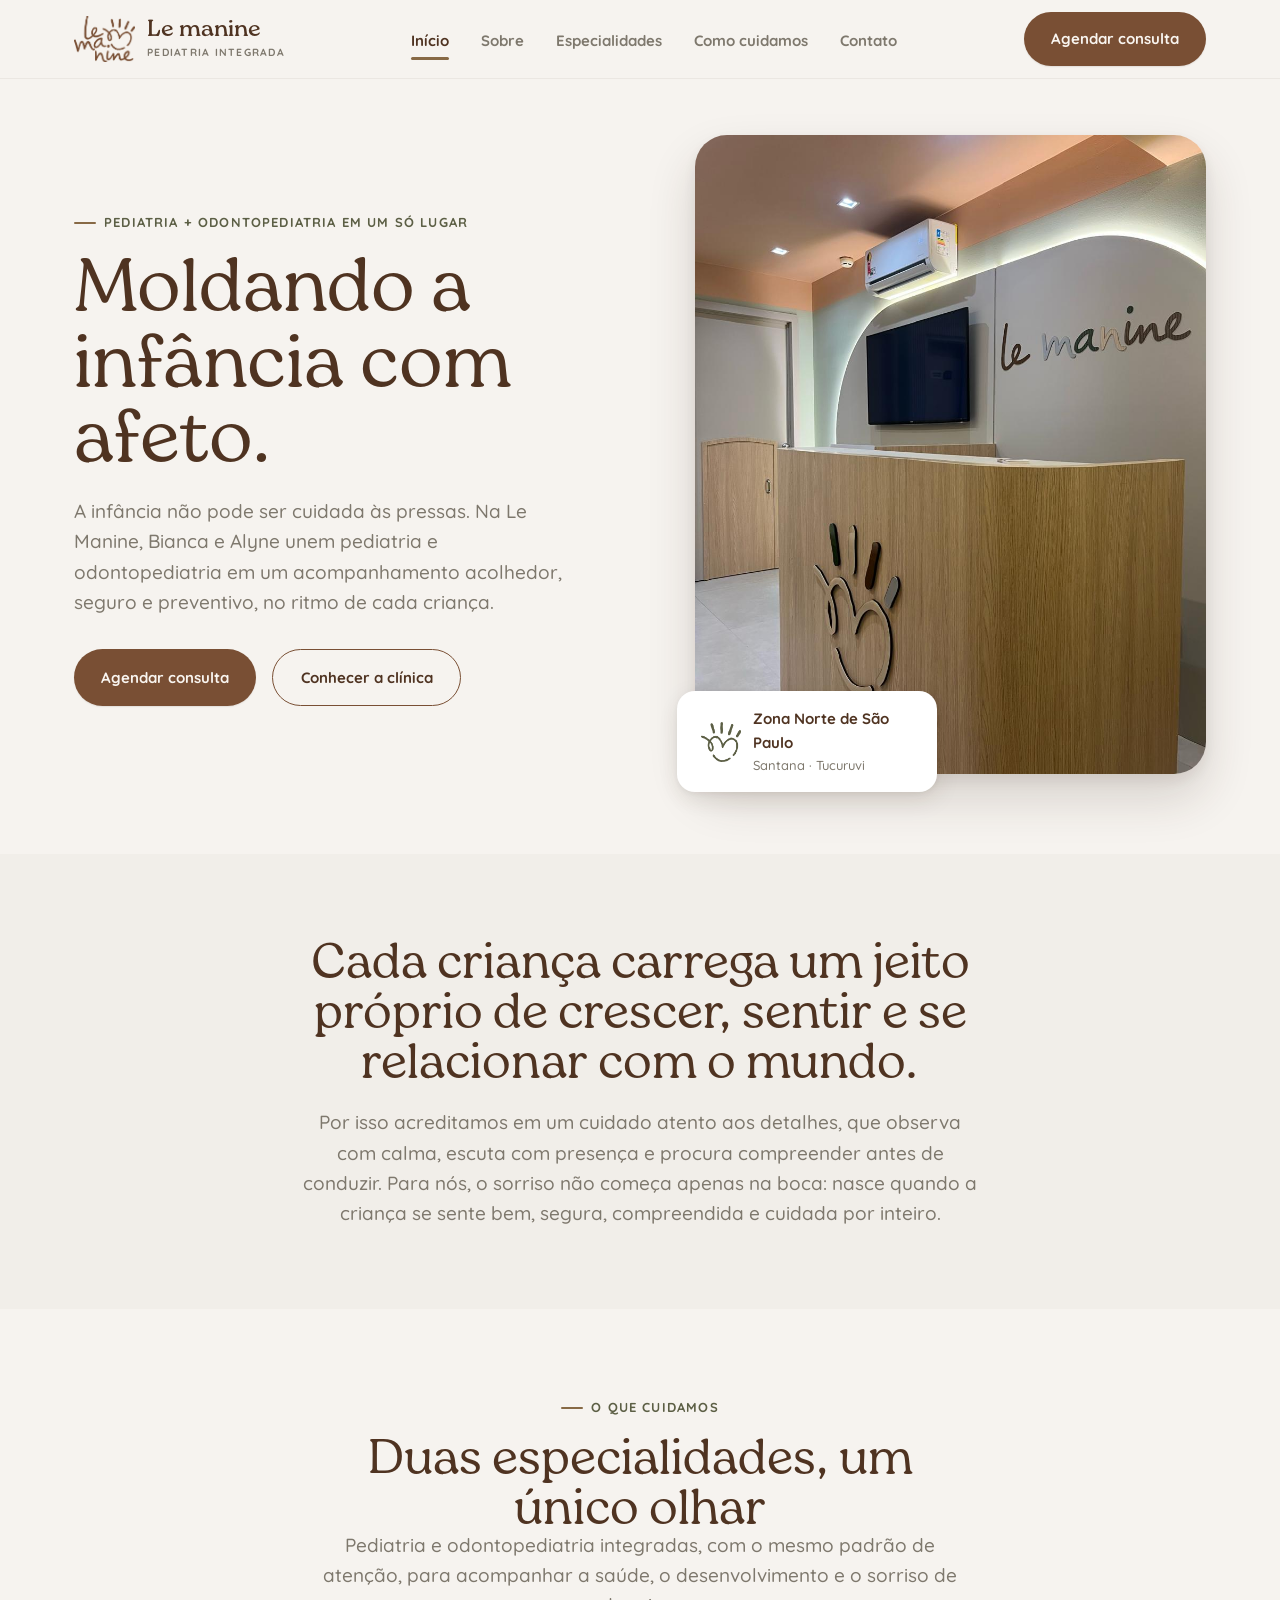
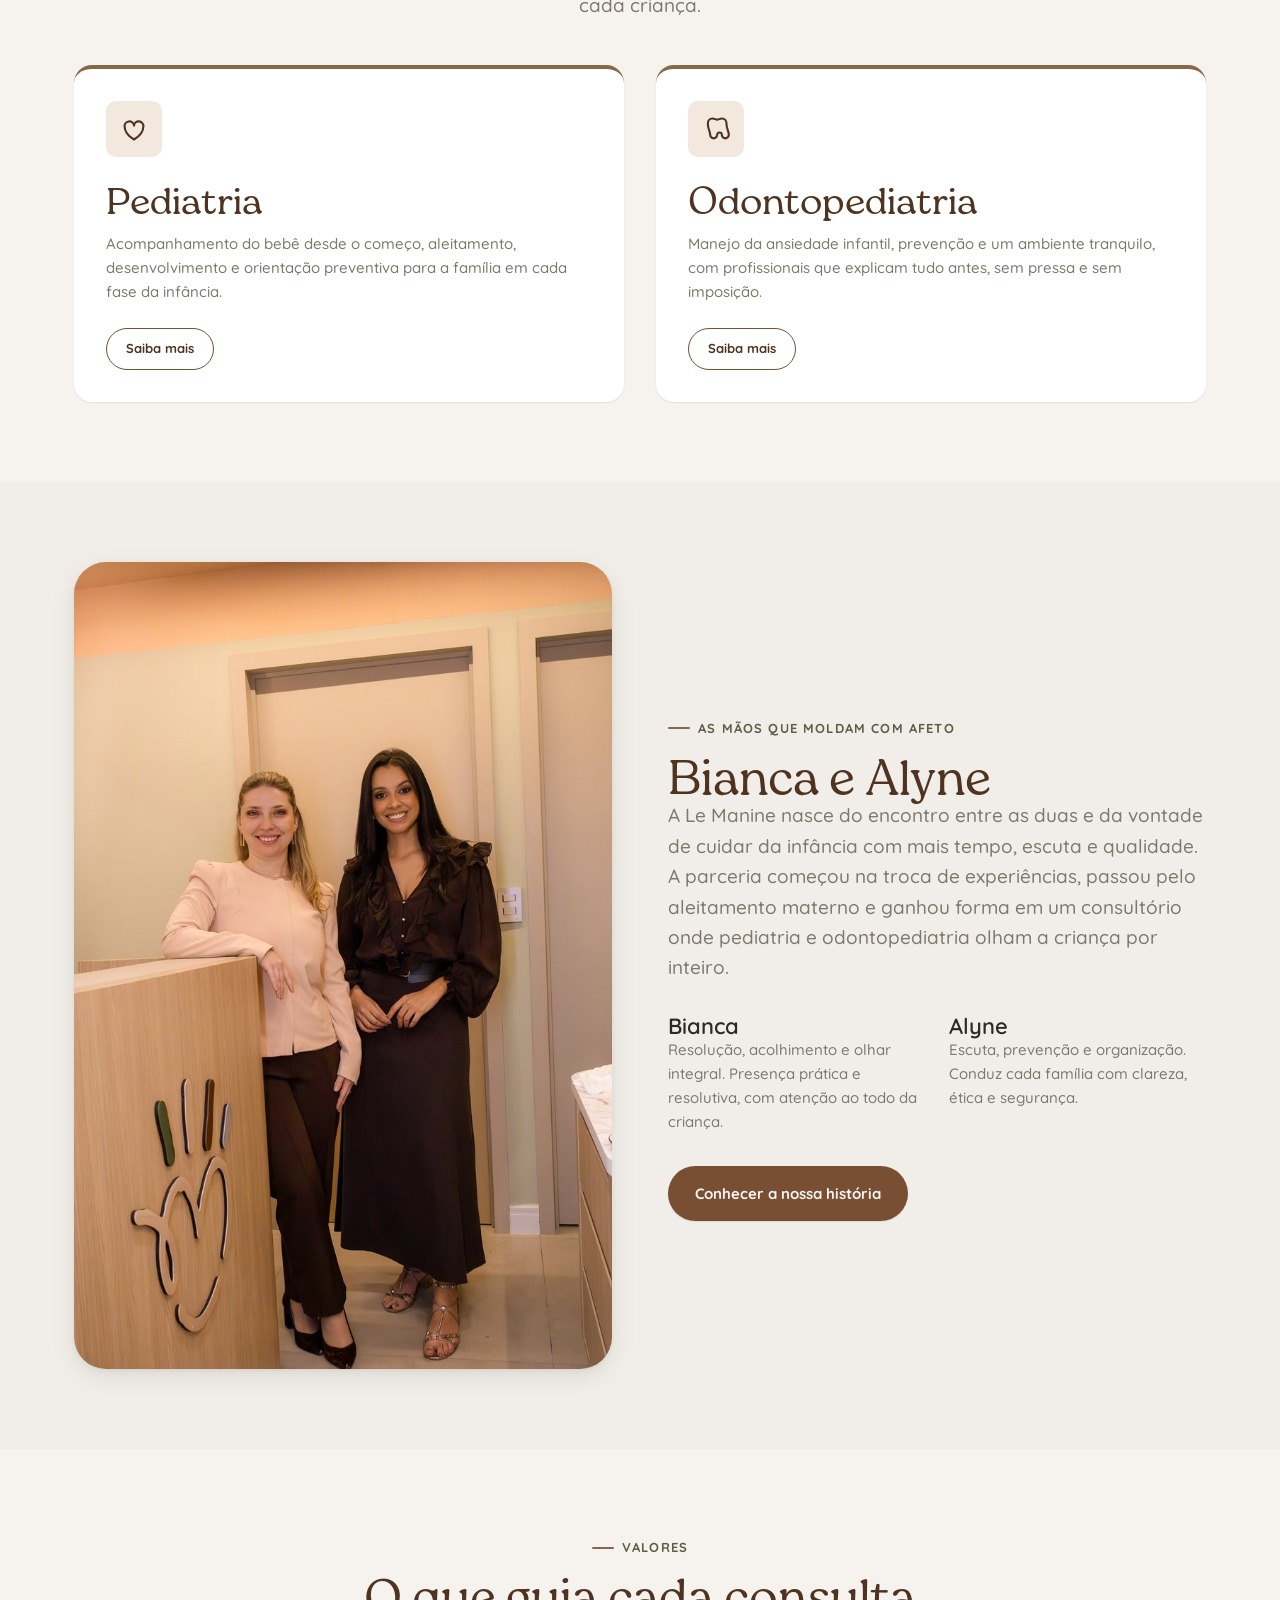
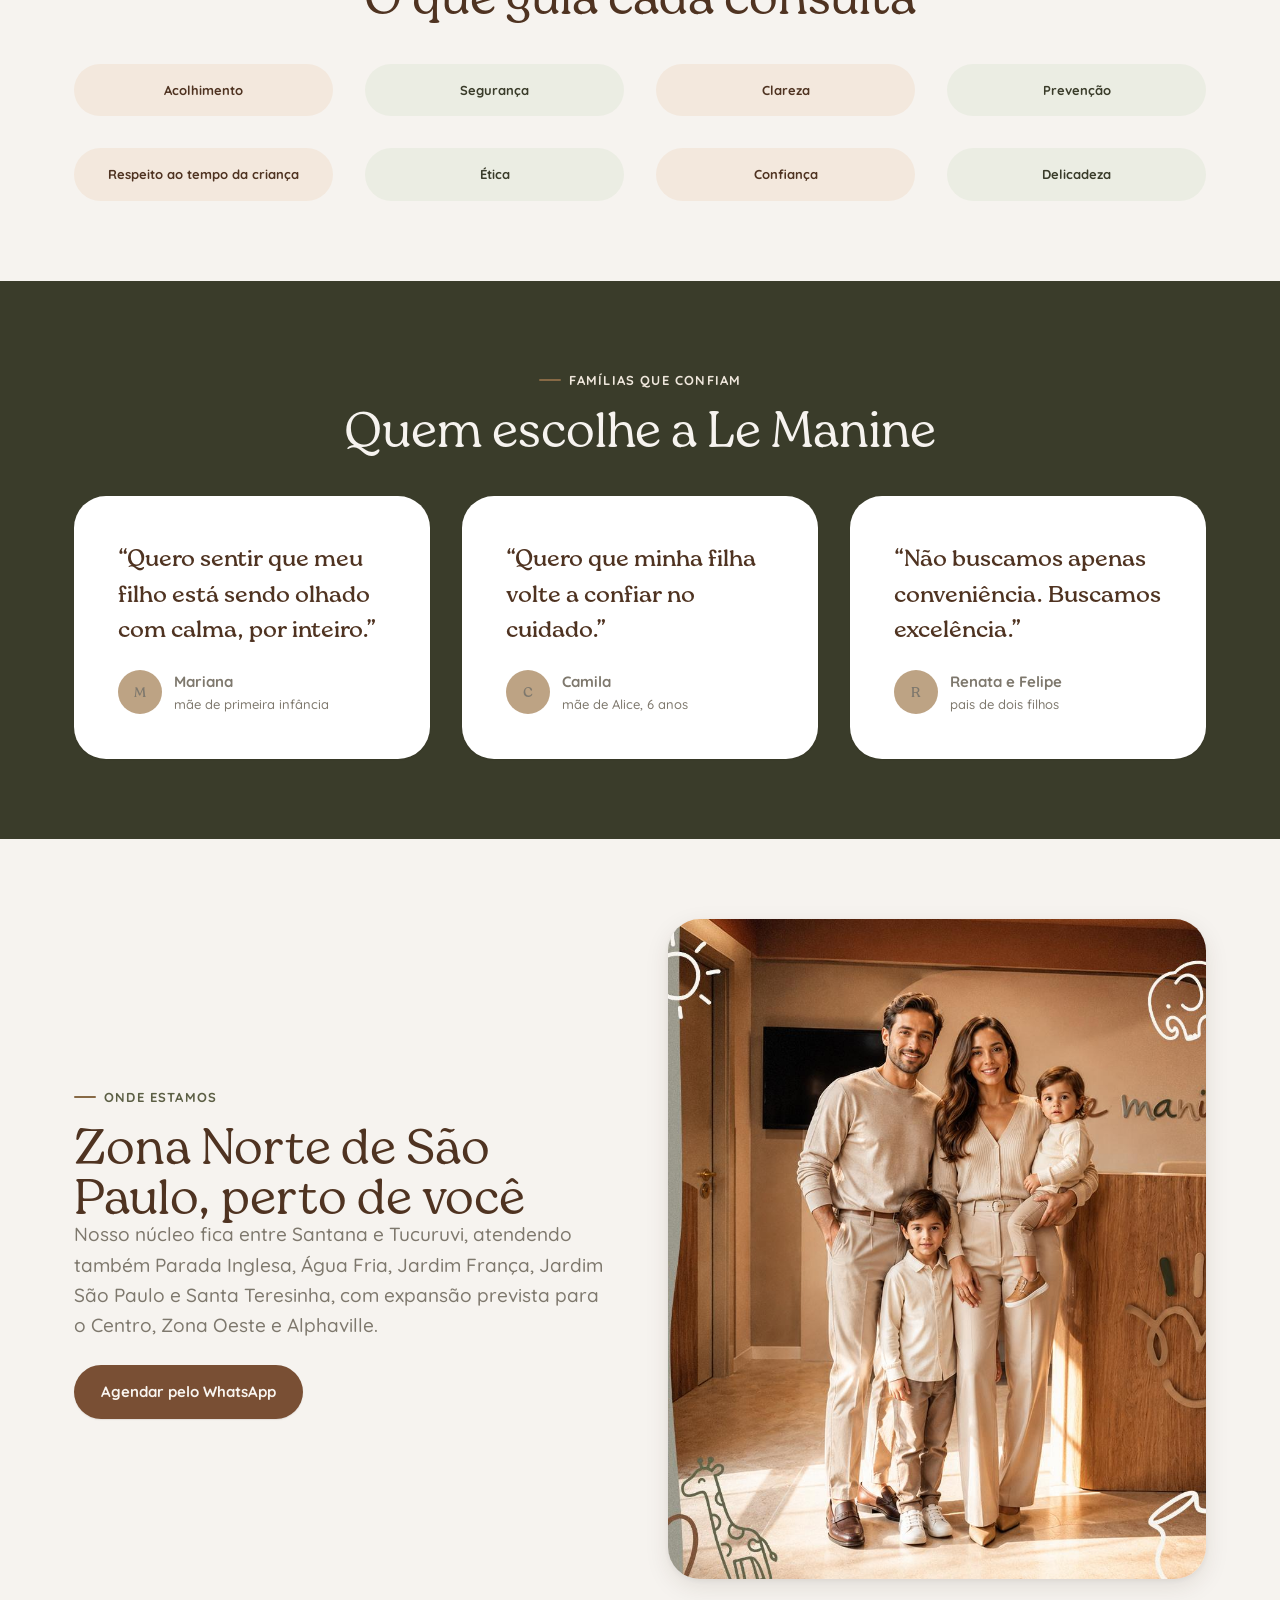
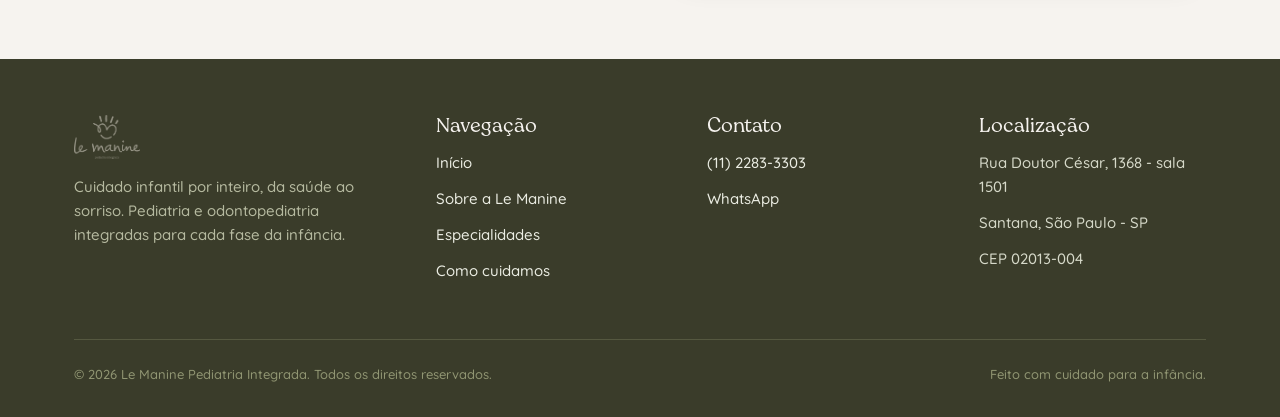
==== commit 60ea4c37: "Adiciona fotos das salas na landing e nova especialista, com validação - landing/index.html: cards d" ====
--- a/index.html
+++ b/index.html
@@ -53,7 +53,7 @@
       </div>
       <div class="hero-media reveal">
         <div class="frame">
-          <img src="assets/img/team-bianca-alyne.jpg" alt="Bianca e Alyne, fundadoras da Le Manine, na recepção da clínica">
+          <img src="assets/img/le-manine-recepcao.jpeg" alt="Recepção da clínica Le Manine">
         </div>
         <div class="hero-badge">
           <img src="assets/img/logo-mark-green.png" alt="">
--- a/assets/css/style.css
+++ b/assets/css/style.css
@@ -364,6 +364,27 @@
   transition: transform .2s ease, box-shadow .2s ease;
 }
 .card:hover{ transform: translateY(-4px); box-shadow: var(--shadow-md); }
+
+.card-with-photo{ padding-top: 0; overflow: hidden; }
+.card-photo{
+  margin: 0 calc(var(--sp-6) * -1) var(--sp-5);
+  aspect-ratio: 16 / 10;
+  position: relative;
+  background: var(--color-bg-alt);
+}
+.card-photo img{
+  position: absolute;
+  inset: 0;
+  width: 100%;
+  height: 100%;
+  object-fit: cover;
+}
+.card-photo.is-carousel img{
+  opacity: 0;
+  transition: opacity 1.2s ease;
+}
+.card-photo.is-carousel img.is-active{ opacity: 1; }
+
 .card .icon-wrap{
   width: 56px; height: 56px;
   border-radius: var(--radius-sm);
@@ -499,7 +520,7 @@
   text-align: center;
 }
 .page-hero .eyebrow{ justify-content: center; }
-.page-hero h1{ max-width: 18ch; margin-inline: auto; margin-bottom: var(--sp-4); }
+.page-hero h1, .page-hero h2{ max-width: 18ch; margin-inline: auto; margin-bottom: var(--sp-4); }
 .page-hero p{ max-width: 56ch; margin-inline: auto; color: var(--color-text-muted); font-size: var(--fs-md); }
 .breadcrumb{ font-size: var(--fs-xs); color: var(--color-text-soft); margin-bottom: var(--sp-4); font-weight: 700; }
 
@@ -607,7 +628,9 @@
   color: var(--color-secondary);
   margin: 0;
 }
-.pro-bio{ font-size: var(--fs-sm); color: var(--color-text-muted); flex: 1; }
+.pro-bio{ font-size: var(--fs-sm); color: var(--color-text-muted); flex: 0 0 auto; margin: 0; }
+.pro-bio:last-of-type{ flex: 1; }
+.pro-bio + .pro-bio{ margin-top: calc(var(--sp-2) - var(--sp-3)); }
 .pro-registro{ display: flex; flex-wrap: wrap; gap: var(--sp-2); }
 .chip-registro{
   background: var(--color-accent-light);
